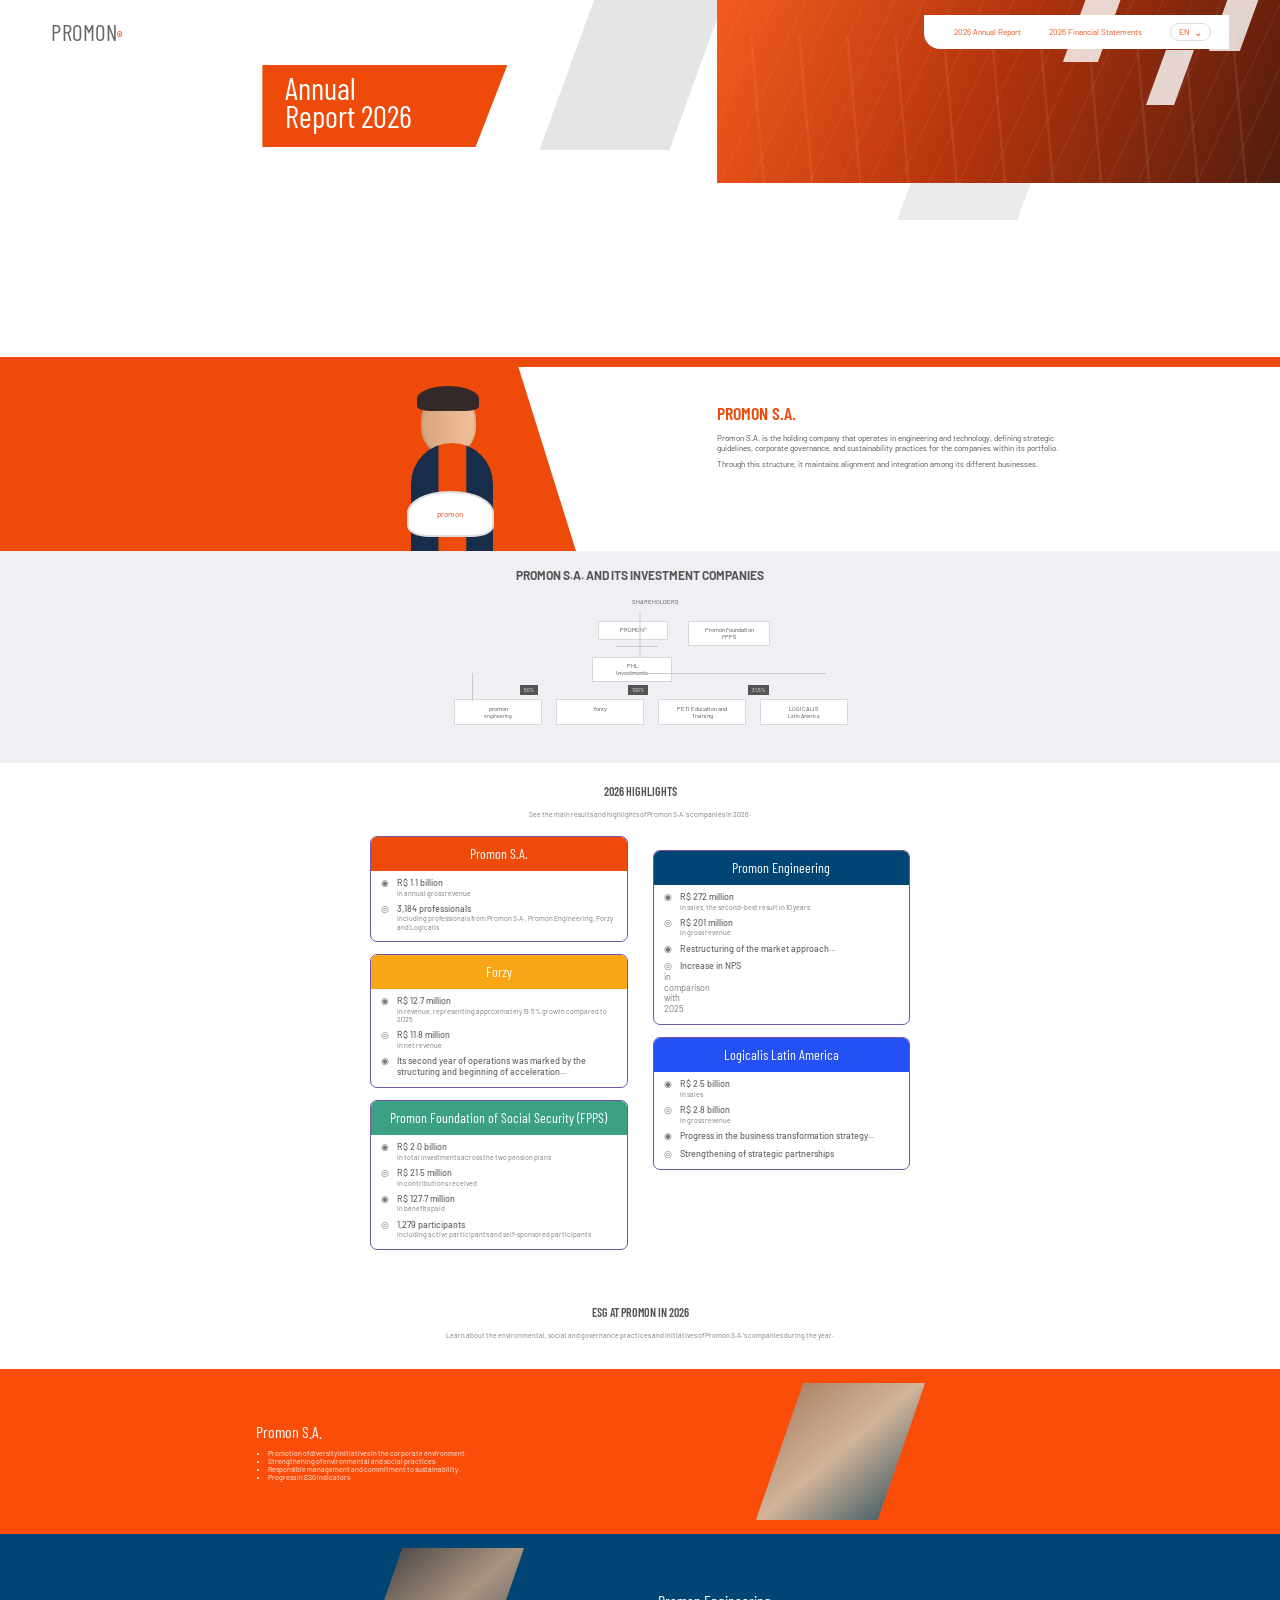
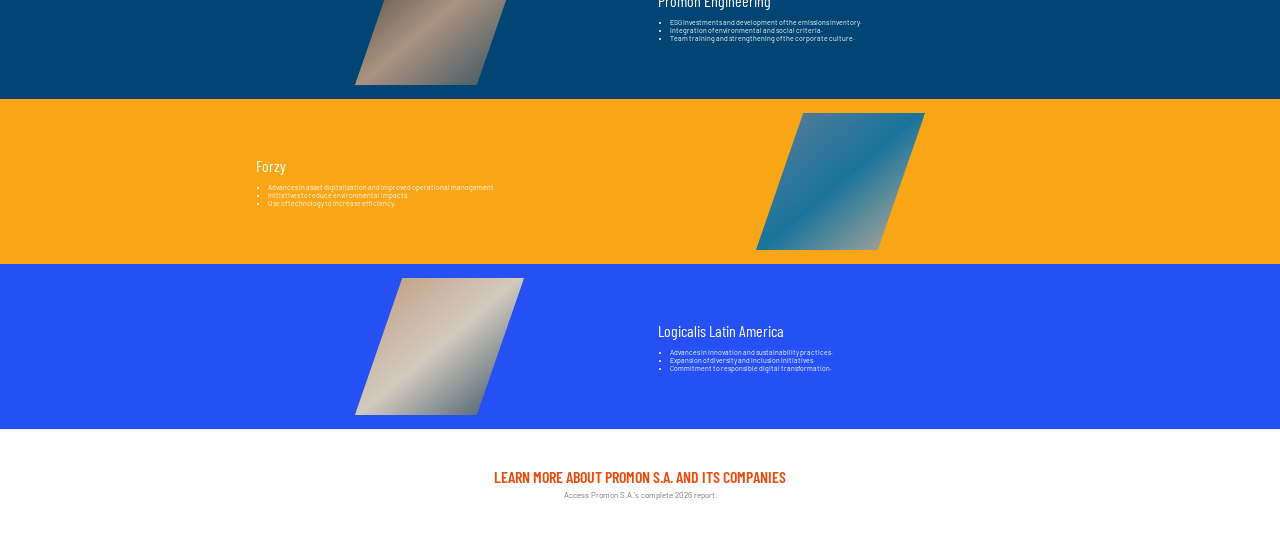
==== en.html @ 0b9efdc1 "up" ====
<!DOCTYPE html>
<html lang="en-US">
<head>
  <meta charset="UTF-8">
  <meta name="viewport" content="width=device-width, initial-scale=1.0">
  <meta name="description" content="2026 Annual Report — Promon S.A.">
  <title>2026 Annual Report | Promon</title>

  <link rel="preconnect" href="https://fonts.googleapis.com">
  <link rel="preconnect" href="https://fonts.gstatic.com" crossorigin>

  <link href="https://fonts.googleapis.com/css2?family=Barlow+Condensed:wght@300;400;500;600;700&family=Barlow:wght@300;400;500;600;700&display=swap" rel="stylesheet">

  <link rel="stylesheet" href="assets/css/style.css">
</head>

<body>

<header class="topbar">

  <a class="brand" href="/en/en.html" aria-label="Promon">
    <span>PROMON</span><b>®</b>
  </a>

  <nav class="nav">

    <a href="#relatorio">
      2026 Annual Report
    </a>

    <a href="#destaques">
      2026 Financial Statements
    </a>

    <!-- Language Dropdown -->
    <div class="language-dropdown">

      <button
        class="language-button"
        type="button"
        aria-haspopup="true"
        aria-expanded="false"
      >
        EN
        <span class="language-arrow">⌄</span>
      </button>

      <div class="language-menu">

        <!-- Current language -->
        <a href="en.html" class="language-option active">
          EN
        </a>

        <!-- Portuguese version -->
        <a href="index.html" class="language-option">
          PT
        </a>

      </div>

    </div>

  </nav>

  <button
    class="menu-toggle"
    aria-label="Open menu"
  >
    <span></span>
    <span></span>
    <span></span>
  </button>

</header>

<main id="relatorio">

  <!-- HERO -->

  <section class="hero">

    <div class="hero-gray hero-gray-1"></div>
    <div class="hero-gray hero-gray-2"></div>

    <div class="hero-copy">
      <h1>Annual<br>Report 2026</h1>
    </div>

    <div
      class="hero-photo"
      role="img"
      aria-label="Urban infrastructure image"
    >
      <div class="city-lines"></div>

      <div class="hero-slash slash-a"></div>
      <div class="hero-slash slash-b"></div>
      <div class="hero-slash slash-c"></div>
    </div>

    <div class="hero-bottom"></div>

  </section>


  <!-- ABOUT PROMON -->

  <section class="about">

    <div class="about-orange"></div>

    <div class="person person-about">

      <div class="person-head"></div>
      <div class="person-body"></div>

      <div class="helmet">
        promon
      </div>

    </div>

    <div class="about-copy">

      <h2>PROMON S.A.</h2>

      <p>
        Promon S.A. is the holding company that operates in engineering
        and technology, defining strategic guidelines, corporate governance,
        and sustainability practices for the companies within its portfolio.
      </p>

      <p>
        Through this structure, it maintains alignment and integration
        among its different businesses.
      </p>

    </div>

  </section>


  <!-- INVESTMENT COMPANIES -->

  <section class="investments">

    <h2>
      PROMON S.A. AND ITS INVESTMENT COMPANIES
    </h2>

    <div class="org-chart">

      <div class="org-node top">
        SHAREHOLDERS
      </div>

      <div class="org-node promon">
        PROMON<span>®</span>
      </div>

      <div class="org-node fpps">
        Promon Foundation<br>
        FPPS
      </div>

      <div class="org-node phl">
        PHL<br>
        Investments
      </div>

      <div class="org-node company c1">
        promon<br>
        <small>engineering</small>
      </div>

      <div class="org-node company c2">
        forzy
      </div>

      <div class="org-node company c3">
        PETI Education and<br>
        Training
      </div>

      <div class="org-node company c4">
        LOGICALIS<br>
        <small>Latin America</small>
      </div>

      <div class="share s1">
        50%
      </div>

      <div class="share s2">
        100%
      </div>

      <div class="share s3">
        31.5%
      </div>

      <i class="line l1"></i>
      <i class="line l2"></i>
      <i class="line l3"></i>
      <i class="line l4"></i>

    </div>

  </section>


  <!-- 2026 HIGHLIGHTS -->

  <section class="highlights" id="destaques">

    <div class="section-heading">

      <h2>
        2026 HIGHLIGHTS
      </h2>

      <p>
        See the main results and highlights of Promon S.A.'s companies in 2026.
      </p>

    </div>


    <div class="cards-grid">


      <!-- LEFT COLUMN -->

      <div class="card-column">

        <!-- PROMON S.A. -->

        <article class="metric-card orange">

          <h3>
            Promon S.A.
          </h3>

          <div class="metric">
            ◉
            <strong>R$ 1.1 billion</strong>
            <small>
              in annual gross revenue
            </small>
          </div>

          <div class="metric">
            ◎
            <strong>3,184 professionals</strong>
            <small>
              including professionals from Promon S.A.,
              Promon Engineering, Forzy and Logicalis
            </small>
          </div>

        </article>


        <!-- FORZY -->

        <article class="metric-card yellow">

          <h3>
            Forzy
          </h3>

          <div class="metric">
            ◉
            <strong>R$ 12.7 million</strong>
            <small>
              in revenue, representing approximately
              19.5% growth compared to 2025
            </small>
          </div>

          <div class="metric">
            ◎
            <strong>R$ 11.8 million</strong>
            <small>
              in net revenue
            </small>
          </div>

          <div class="metric">
            ◉
            <strong>
              Its second year of operations was marked
              by the structuring and beginning of acceleration...
            </strong>
          </div>

        </article>


        <!-- FPPS -->

        <article class="metric-card green">

          <h3>
            Promon Foundation of Social Security (FPPS)
          </h3>

          <div class="metric">
            ◉
            <strong>R$ 2.0 billion</strong>
            <small>
              in total investments across the two
              pension plans
            </small>
          </div>

          <div class="metric">
            ◎
            <strong>R$ 21.5 million</strong>
            <small>
              in contributions received
            </small>
          </div>

          <div class="metric">
            ◉
            <strong>R$ 127.7 million</strong>
            <small>
              in benefits paid
            </small>
          </div>

          <div class="metric">
            ◎
            <strong>1,279 participants</strong>
            <small>
              including active participants and
              self-sponsored participants
            </small>
          </div>

        </article>

      </div>


      <!-- RIGHT COLUMN -->

      <div class="card-column right">

        <!-- PROMON ENGINEERING -->

        <article class="metric-card navy">

          <h3>
            Promon Engineering
          </h3>

          <div class="metric">
            ◉
            <strong>R$ 272 million</strong>
            <small>
              in sales, the second-best result
              in 10 years
            </small>
          </div>

          <div class="metric">
            ◎
            <strong>R$ 201 million</strong>
            <small>
              in gross revenue
            </small>
          </div>

          <div class="metric">
            ◉
            <strong>
              Restructuring of the market approach...
            </strong>
          </div>

          <div class="metric">
            ◎
            <strong>Increase in NPS</strong>
            in comparison with 2025
          </div>

        </article>


        <!-- LOGICALIS -->

        <article class="metric-card blue">

          <h3>
            Logicalis Latin America
          </h3>

          <div class="metric">
            ◉
            <strong>R$ 2.5 billion</strong>
            <small>
              in sales
            </small>
          </div>

          <div class="metric">
            ◎
            <strong>R$ 2.8 billion</strong>
            <small>
              in gross revenue
            </small>
          </div>

          <div class="metric">
            ◉
            <strong>
              Progress in the business transformation strategy...
            </strong>
          </div>

          <div class="metric">
            ◎
            <strong>
              Strengthening of strategic partnerships
            </strong>
          </div>

        </article>

      </div>

    </div>

  </section>


  <!-- ESG -->

  <section class="esg">

    <div class="section-heading">

      <h2>
        ESG AT PROMON IN 2026
      </h2>

      <p>
        Learn about the environmental, social and governance practices
        and initiatives of Promon S.A.'s companies during the year.
      </p>

    </div>


    <!-- PROMON S.A. -->

    <article class="esg-band orange-band">

      <div class="band-copy">

        <h3>
          Promon S.A.
        </h3>

        <ul>

          <li>
            Promotion of diversity initiatives in the corporate environment.
          </li>

          <li>
            Strengthening of environmental and social practices.
          </li>

          <li>
            Responsible management and commitment to sustainability.
          </li>

          <li>
            Progress in ESG indicators.
          </li>

        </ul>

      </div>

      <div
        class="image-placeholder photo-woman"
        aria-label="Illustrative image"
      ></div>

    </article>


    <!-- PROMON ENGINEERING -->

    <article class="esg-band dark-band">

      <div
        class="image-placeholder photo-team"
        aria-label="Illustrative image"
      ></div>

      <div class="band-copy">

        <h3>
          Promon Engineering
        </h3>

        <ul>

          <li>
            ESG investments and development of the emissions inventory.
          </li>

          <li>
            Integration of environmental and social criteria.
          </li>

          <li>
            Team training and strengthening of the corporate culture.
          </li>

        </ul>

      </div>

    </article>


    <!-- FORZY -->

    <article class="esg-band yellow-band">

      <div class="band-copy">

        <h3>
          Forzy
        </h3>

        <ul>

          <li>
            Advances in asset digitalization and improved operational management.
          </li>

          <li>
            Initiatives to reduce environmental impacts.
          </li>

          <li>
            Use of technology to increase efficiency.
          </li>

        </ul>

      </div>

      <div
        class="image-placeholder photo-worker"
        aria-label="Illustrative image"
      ></div>

    </article>


    <!-- LOGICALIS -->

    <article class="esg-band blue-band">

      <div
        class="image-placeholder photo-business"
        aria-label="Illustrative image"
      ></div>

      <div class="band-copy">

        <h3>
          Logicalis Latin America
        </h3>

        <ul>

          <li>
            Advances in innovation and sustainability practices.
          </li>

          <li>
            Expansion of diversity and inclusion initiatives.
          </li>

          <li>
            Commitment to responsible digital transformation.
          </li>

        </ul>

      </div>

    </article>

  </section>


  <!-- CTA -->

  <section class="cta">

    <h2>
      LEARN MORE ABOUT PROMON S.A. AND ITS COMPANIES
    </h2>

    <p>
      Access Promon S.A.'s complete 2026 report.
    </p>

  </section>

</main>


<script src="assets/js/script.js"></script>

</body>
</html>
---- assets/css/style.css ----
*{box-sizing:border-box;margin:0;padding:0}
:root{
  --orange:#ee4b0b;
  --orange2:#f4510b;
  --blue:#004574;
  --deep:#003e68;
  --royal:#2450f4;
  --yellow:#f8a516;
  --purple:#7356a7;
  --green:#3ca184;
  --gray:#f0f0f4;
  --text:#4b4b4b;
}
html{scroll-behavior:smooth}
body{font-family:"Barlow",Arial,sans-serif;color:var(--text);overflow-x:hidden;background:#fff}
.topbar{height:64px;position:absolute;z-index:20;top:0;left:0;width:100%;display:flex;align-items:center;padding:0 4%;justify-content:space-between}
.brand{font-family:"Barlow Condensed",sans-serif;text-decoration:none;color:#676767;font-size:23px;letter-spacing:.5px}
.brand b{color:var(--orange);font-size:12px}
.nav{display:flex;align-items:center;gap:28px;background:#fff;border-radius:0 0 0 16px;padding:8px 18px 8px 30px;margin-left:auto;font-size:8px}
.nav a{color:var(--orange);text-decoration:none}.pill{border:1px solid #ddd;border-radius:10px;padding:3px 7px;color:var(--orange)}
.menu-toggle{display:none;border:0;background:none}.menu-toggle span{display:block;width:24px;height:2px;background:#555;margin:5px}

.hero{height:367px;position:relative;overflow:hidden;background:#fff}
.hero-copy{position:absolute;z-index:5;left:20.5%;top:65px;width:245px;height:82px;background:var(--orange);color:#fff;padding:9px 23px;clip-path:polygon(0 0,100% 0,87% 100%,0 100%)}
.hero-copy h1{font-family:"Barlow Condensed",sans-serif;font-size:31px;font-weight:400;line-height:.91}
.hero-photo{position:absolute;right:0;top:0;width:44%;height:183px;background:linear-gradient(125deg,#f2692d 0,#b32f0d 48%,#5b200f 100%);overflow:hidden}
.hero-photo:after{content:"";position:absolute;inset:0;background:linear-gradient(90deg,rgba(241,76,14,.48),rgba(50,20,10,.25)),repeating-linear-gradient(115deg,transparent 0 25px,rgba(255,255,255,.08) 26px 27px)}
.city-lines{position:absolute;inset:35px 0 0;background:repeating-linear-gradient(85deg,transparent 0 45px,rgba(255,255,255,.11) 46px 48px)}
.hero-slash{position:absolute;background:rgba(255,255,255,.8);transform:skew(-20deg);z-index:3}
.slash-a{width:35px;height:72px;right:30%;top:-10px}.slash-b{width:28px;height:55px;right:17%;top:50px}.slash-c{width:31px;height:67px;right:5%;top:-16px}
.hero-gray{position:absolute;background:#e5e5e7;transform:skew(-20deg)}.hero-gray-1{width:130px;height:190px;right:45%;top:-40px}.hero-gray-2{width:120px;height:180px;right:18%;top:40px;opacity:.75}
.hero-bottom{position:absolute;left:0;bottom:0;width:100%;height:10px;background:var(--orange)}

.about{height:184px;position:relative;overflow:hidden;background:#fff}
.about-orange{position:absolute;left:0;top:0;width:45%;height:100%;background:var(--orange);clip-path:polygon(0 0,90% 0,100% 100%,0 100%)}
.about-copy{position:absolute;left:56%;top:35px;width:28%;font-size:8px;line-height:1.28}
.about-copy h2,.section-heading h2{font-family:"Barlow Condensed",sans-serif;color:var(--orange);font-size:18px;font-weight:600;margin-bottom:8px}
.about-copy p+p{margin-top:5px}
.person{position:absolute;z-index:4}.person-about{left:31%;bottom:0;width:105px;height:178px}
.person-head{position:absolute;width:55px;height:64px;border-radius:48% 48% 44% 44%;background:linear-gradient(90deg,#d7a57d,#f2c09a);left:24px;top:18px;box-shadow:inset 0 0 0 2px rgba(0,0,0,.08)}
.person-head:before{content:"";position:absolute;width:62px;height:25px;left:-4px;top:-5px;border-radius:50% 50% 20% 20%;background:#352a2a}
.person-body{position:absolute;left:14px;bottom:0;width:82px;height:108px;border-radius:45px 45px 0 0;background:linear-gradient(90deg,#182d49 0 33%,#ee4b0b 34% 67%,#182d49 68%)}
.helmet{position:absolute;z-index:5;left:10px;bottom:14px;width:87px;height:46px;border-radius:48% 48% 25% 25%;background:#fff;border:2px solid #ddd;text-align:center;padding-top:16px;font-size:8px;color:#e44b20}

.investments{height:212px;background:#f0f0f4;padding:17px 8%;position:relative;overflow:hidden}
.investments h2,.section-heading h2{font-size:12px;text-align:center;color:#555;margin-bottom:12px}
.org-chart{height:160px;position:relative;max-width:600px;margin:auto;font-size:6px}
.org-node{position:absolute;background:#fff;border:1px solid #d8d8dc;text-align:center;padding:5px;min-width:66px;line-height:1.1}
.org-node.top{top:0;left:47%;border:0;background:none;color:#555}
.org-node.promon{top:27px;left:43%;width:70px}
.org-node.fpps{top:27px;left:58%;width:82px}
.org-node.phl{top:63px;left:42%;width:80px}
.org-node.company{top:105px;width:88px;height:26px;padding:6px 2px}.c1{left:19%}.c2{left:36%}.c3{left:53%}.c4{left:70%}
.org-node span{color:var(--orange)}.org-node small{font-size:5px}
.line{position:absolute;height:1px;background:#c9c9cc;transform-origin:left center}.l1{left:50%;top:18px;width:45px;transform:rotate(90deg)}.l2{left:46%;top:52px;width:42px}.l3{left:46%;top:79px;width:210px}.l4{left:22%;top:79px;width:1px;height:28px}
.share{position:absolute;background:#555;color:#fff;font-size:5px;padding:2px 4px;top:91px}.s1{left:30%}.s2{left:48%}.s3{left:68%}

.highlights{padding:21px 15% 35px;background:#fff}
.section-heading{text-align:center}.section-heading p{font-size:7px;color:#777;margin-bottom:18px}
.cards-grid{display:grid;grid-template-columns:1fr 1fr;gap:25px;max-width:540px;margin:auto;align-items:start}
.card-column{display:flex;flex-direction:column;gap:12px}.card-column.right{padding-top:14px}
.metric-card{border:1px solid var(--purple);border-radius:7px;overflow:hidden;background:#fff}
.metric-card h3{font-family:"Barlow Condensed",sans-serif;color:#fff;text-align:center;font-weight:400;font-size:14px;line-height:1;padding:10px 8px;background:var(--orange)}
.metric-card.yellow h3{background:var(--yellow)}.metric-card.green h3{background:var(--green)}
.metric-card.navy h3{background:var(--blue)}.metric-card.blue h3{background:var(--royal)}
.metric{display:grid;grid-template-columns:16px 1fr;padding:7px 10px 0;font-size:9px;color:#777;line-height:1.18}
.metric strong{font-weight:500;color:#666}.metric small{grid-column:2;font-size:7px;color:#777}.metric:last-child{padding-bottom:10px}

.esg{background:#fff}.esg>.section-heading{padding:20px 5% 12px}.esg-band{min-height:165px;display:grid;grid-template-columns:1fr 1fr;align-items:center;padding:0 20%;gap:35px;color:#fff;overflow:hidden}
.orange-band{background:#fa4d09}.dark-band{background:#004574}.yellow-band{background:#f8a516}.blue-band{background:#2450f4}
.band-copy h3{font-family:"Barlow Condensed",sans-serif;font-size:16px;font-weight:400;margin-bottom:8px}.band-copy ul{padding-left:12px;font-size:7px;line-height:1.15;max-width:270px}
.image-placeholder{width:145px;height:137px;justify-self:center;transform:skew(-10deg);background:linear-gradient(135deg,#9a6a49,#e7c4a4 50%,#456c7c);clip-path:polygon(16% 0,100% 0,84% 100%,0 100%);position:relative}
.image-placeholder:after{content:"";position:absolute;inset:0;background:linear-gradient(135deg,rgba(255,255,255,.12),rgba(0,0,0,.2))}
.photo-team{background:linear-gradient(135deg,#252525,#b99d86,#4e6d7c)}.photo-worker{background:linear-gradient(135deg,#416a87,#0b77a7,#d8d0bc)}.photo-business{background:linear-gradient(135deg,#b88f72,#e8dfd0,#5b788b)}

.cta{text-align:center;padding:38px 20px 48px}.cta h2{font-family:"Barlow Condensed",sans-serif;color:var(--orange);font-size:16px;font-weight:600}.cta p{font-size:8px;margin-top:4px;color:#777}

@media(max-width:900px){
  .nav{gap:12px}.hero-copy{left:14%;}.about-copy{left:58%;width:34%}.person-about{left:28%}.highlights{padding-left:8%;padding-right:8%}.esg-band{padding:0 10%}
}
@media(max-width:700px){
  .topbar{height:55px}.nav{display:none}.menu-toggle{display:block}.hero{height:310px}.hero-photo{width:48%;height:155px}.hero-copy{left:9%;top:70px;width:210px;height:72px}.hero-copy h1{font-size:27px}
  .about{height:270px}.about-orange{width:100%;height:55%;clip-path:polygon(0 0,100% 0,92% 100%,0 100%)}.person-about{left:50%;transform:translateX(-50%);height:175px}.about-copy{left:9%;top:190px;width:82%;text-align:left}
  .investments{height:280px;padding-left:4%;padding-right:4%}.org-chart{transform:scale(.88);transform-origin:top center}
  .cards-grid{grid-template-columns:1fr;max-width:340px}.card-column.right{padding-top:0}
  .esg-band{min-height:250px;grid-template-columns:1fr;padding:30px 12%;gap:18px}.esg-band:nth-of-type(even) .image-placeholder{order:-1}
}
@media(max-width:420px){
  .hero-copy{left:7%;width:190px}.hero-copy h1{font-size:24px}.hero-photo{width:52%}.investments{height:300px}.org-chart{transform:scale(.75)}.highlights{padding-left:7%;padding-right:7%}.esg-band{padding-left:9%;padding-right:9%}.image-placeholder{width:130px;height:120px}
}

/* =========================
   LANGUAGE DROPDOWN
========================= */

.language-dropdown {
  position: relative;
  display: inline-block;
}

.language-button {
  display: flex;
  align-items: center;
  gap: 5px;

  border: 1px solid #ddd;
  border-radius: 10px;

  background: #fff;
  color: var(--orange);

  padding: 3px 8px;

  font-family: "Barlow", Arial, sans-serif;
  font-size: 8px;

  cursor: pointer;

  transition: all 0.2s ease;
}

.language-button:hover {
  border-color: var(--orange);
}

.language-arrow {
  font-size: 10px;
  line-height: 1;
  transition: transform 0.2s ease;
}

/* MENU */

.language-menu {
  position: absolute;

  top: calc(100% + 6px);
  right: 0;

  min-width: 55px;

  background: #fff;

  border: 1px solid #e5e5e5;
  border-radius: 6px;

  padding: 4px 0;

  box-shadow: 0 5px 15px rgba(0, 0, 0, 0.08);

  opacity: 0;
  visibility: hidden;

  transform: translateY(-5px);

  transition:
    opacity 0.2s ease,
    transform 0.2s ease,
    visibility 0.2s ease;

  z-index: 100;
}

/* ABERTO */

.language-dropdown.open .language-menu {
  opacity: 1;
  visibility: visible;
  transform: translateY(0);
}

.language-dropdown.open .language-arrow {
  transform: rotate(180deg);
}

/* OPÇÕES */

.language-option {
  display: block;

  padding: 6px 10px;

  color: #666;
  text-decoration: none;

  font-family: "Barlow", Arial, sans-serif;
  font-size: 8px;

  transition: all 0.2s ease;
}

.language-option:hover {
  background: #f5f5f5;
  color: var(--orange);
}

.language-option.active {
  color: var(--orange);
  font-weight: 600;
}
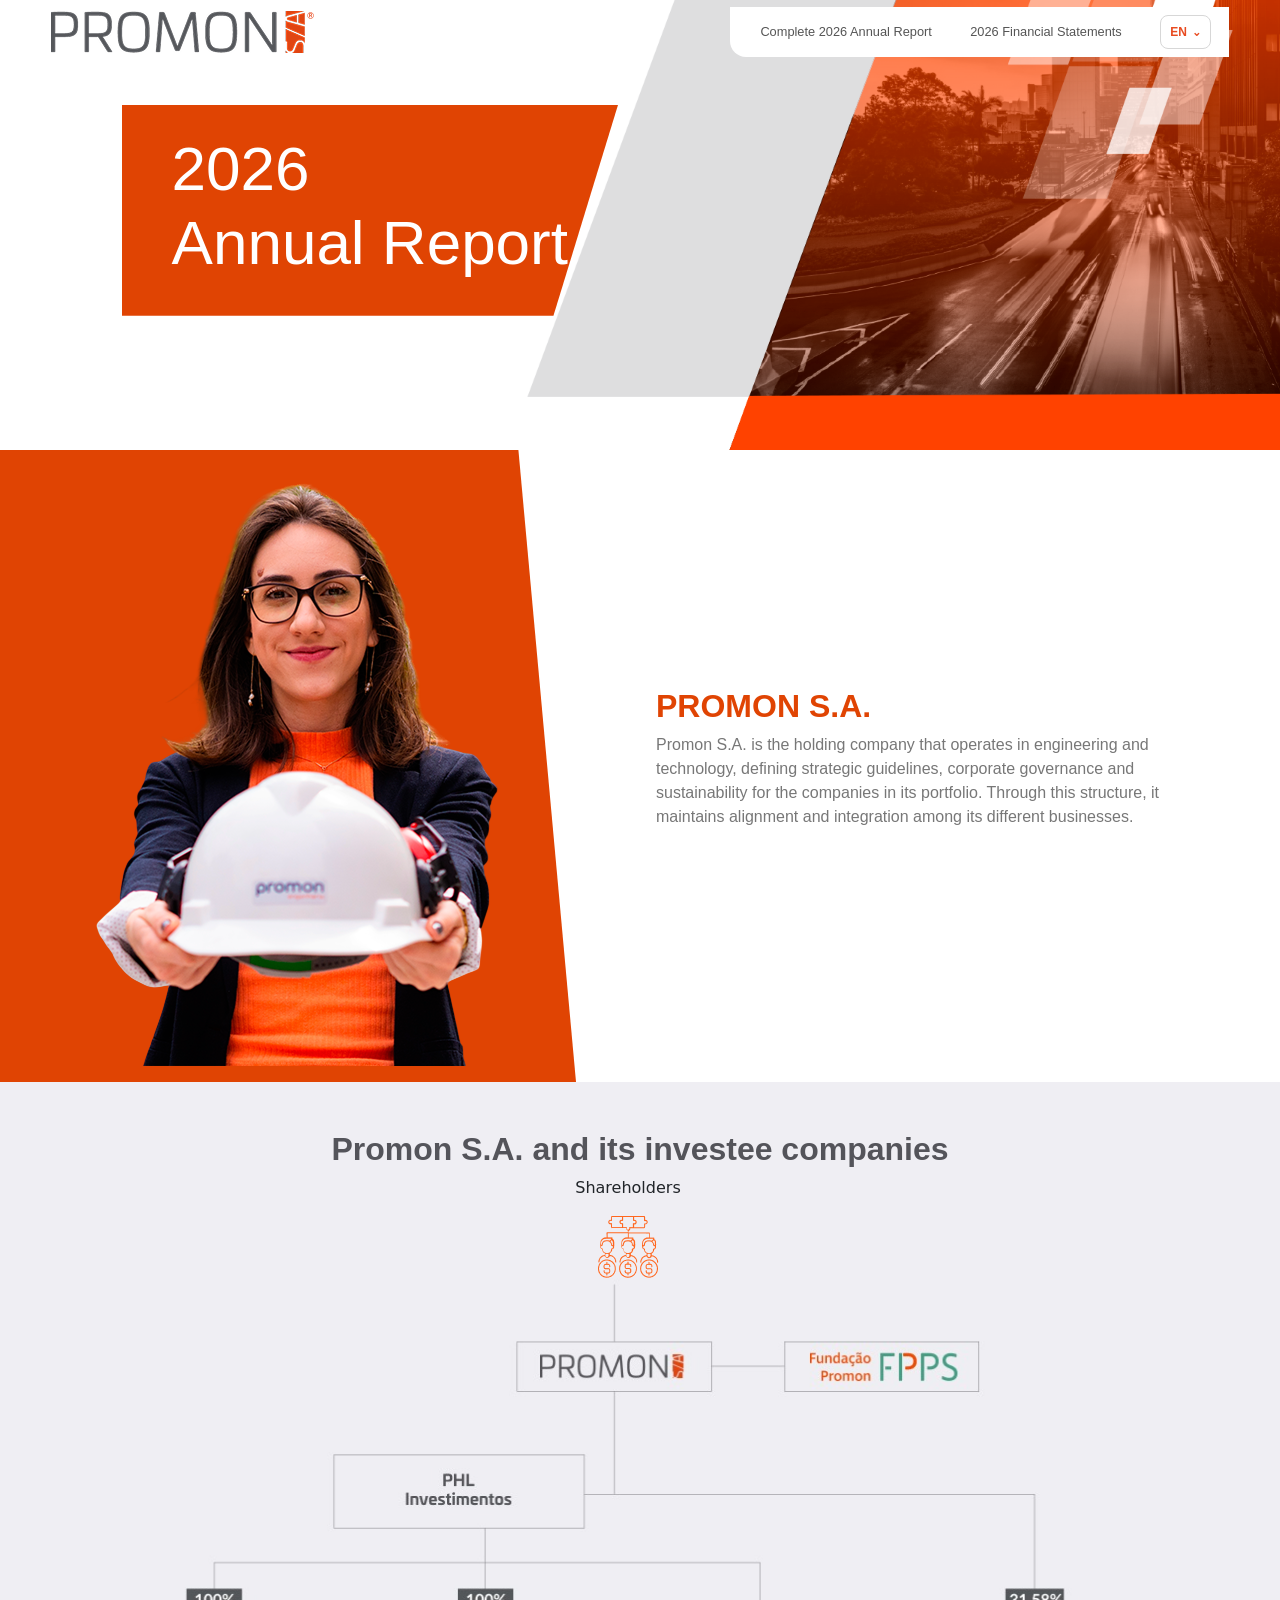
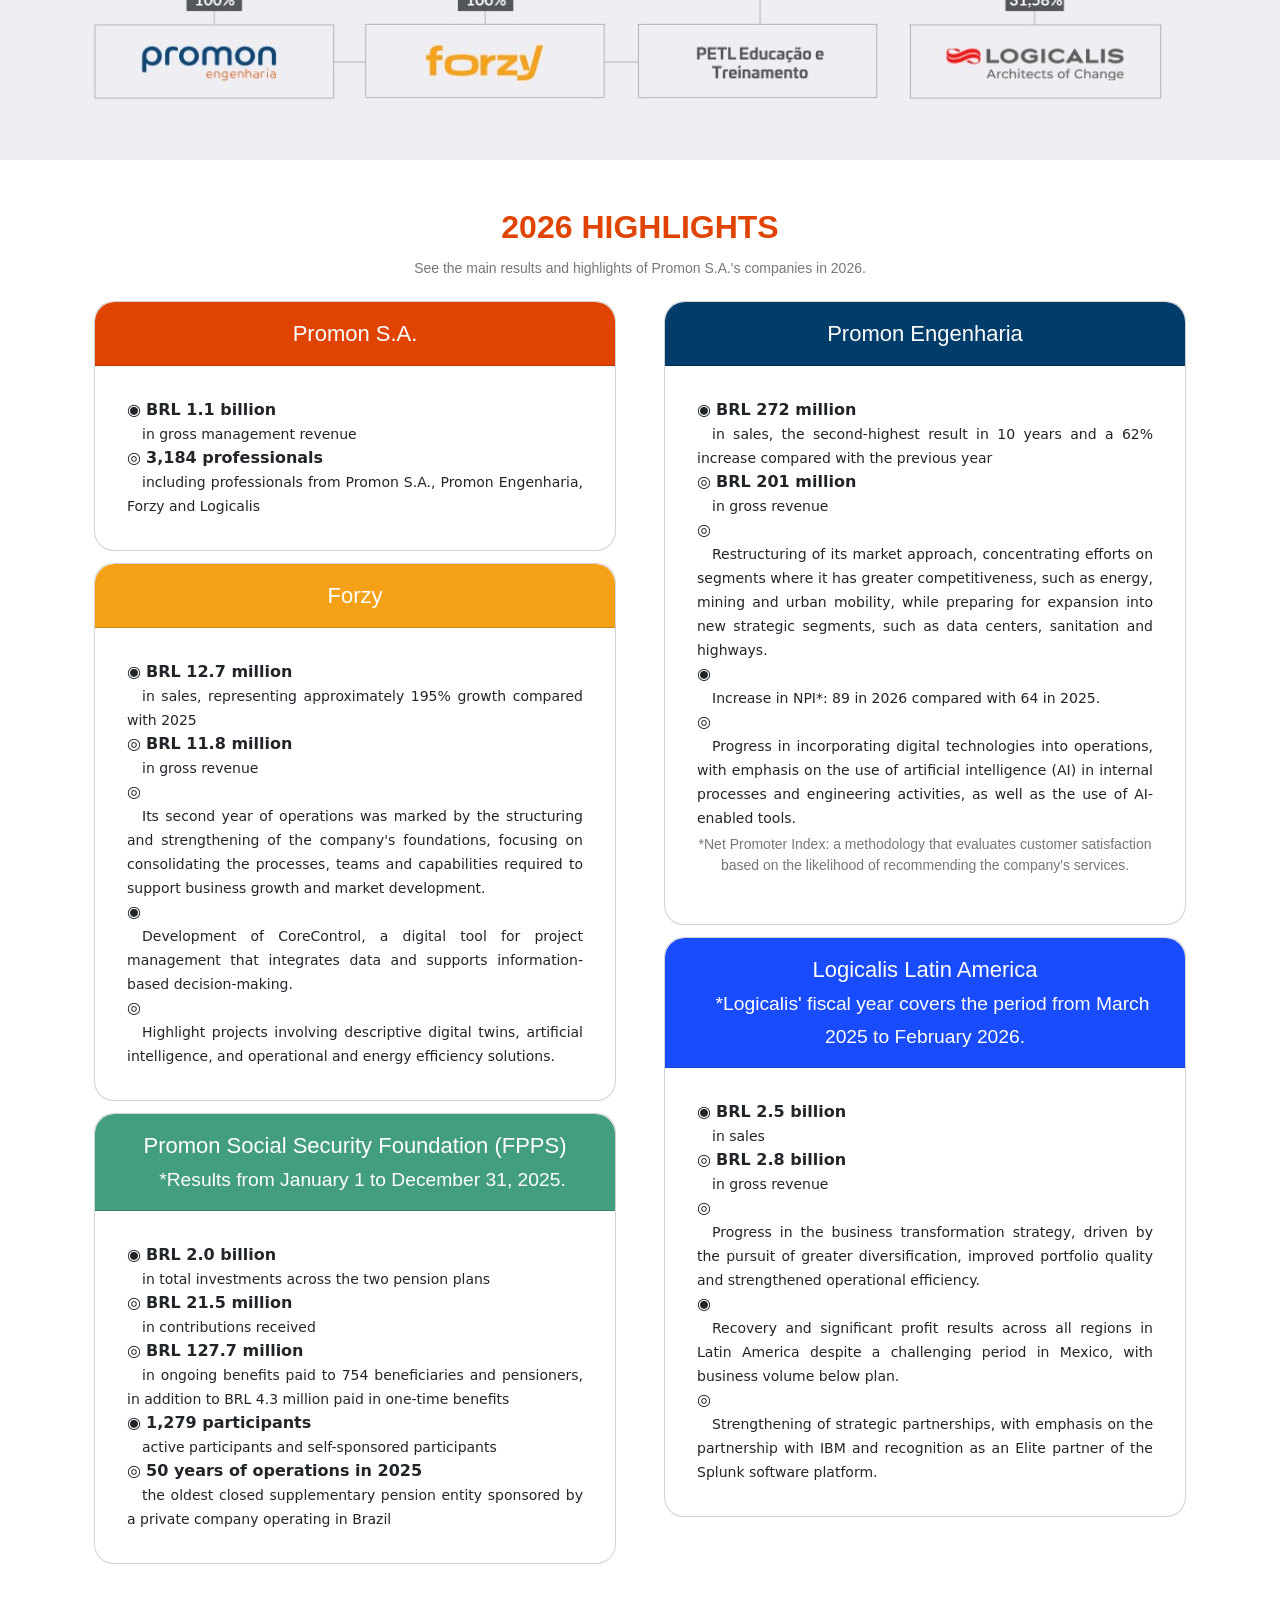
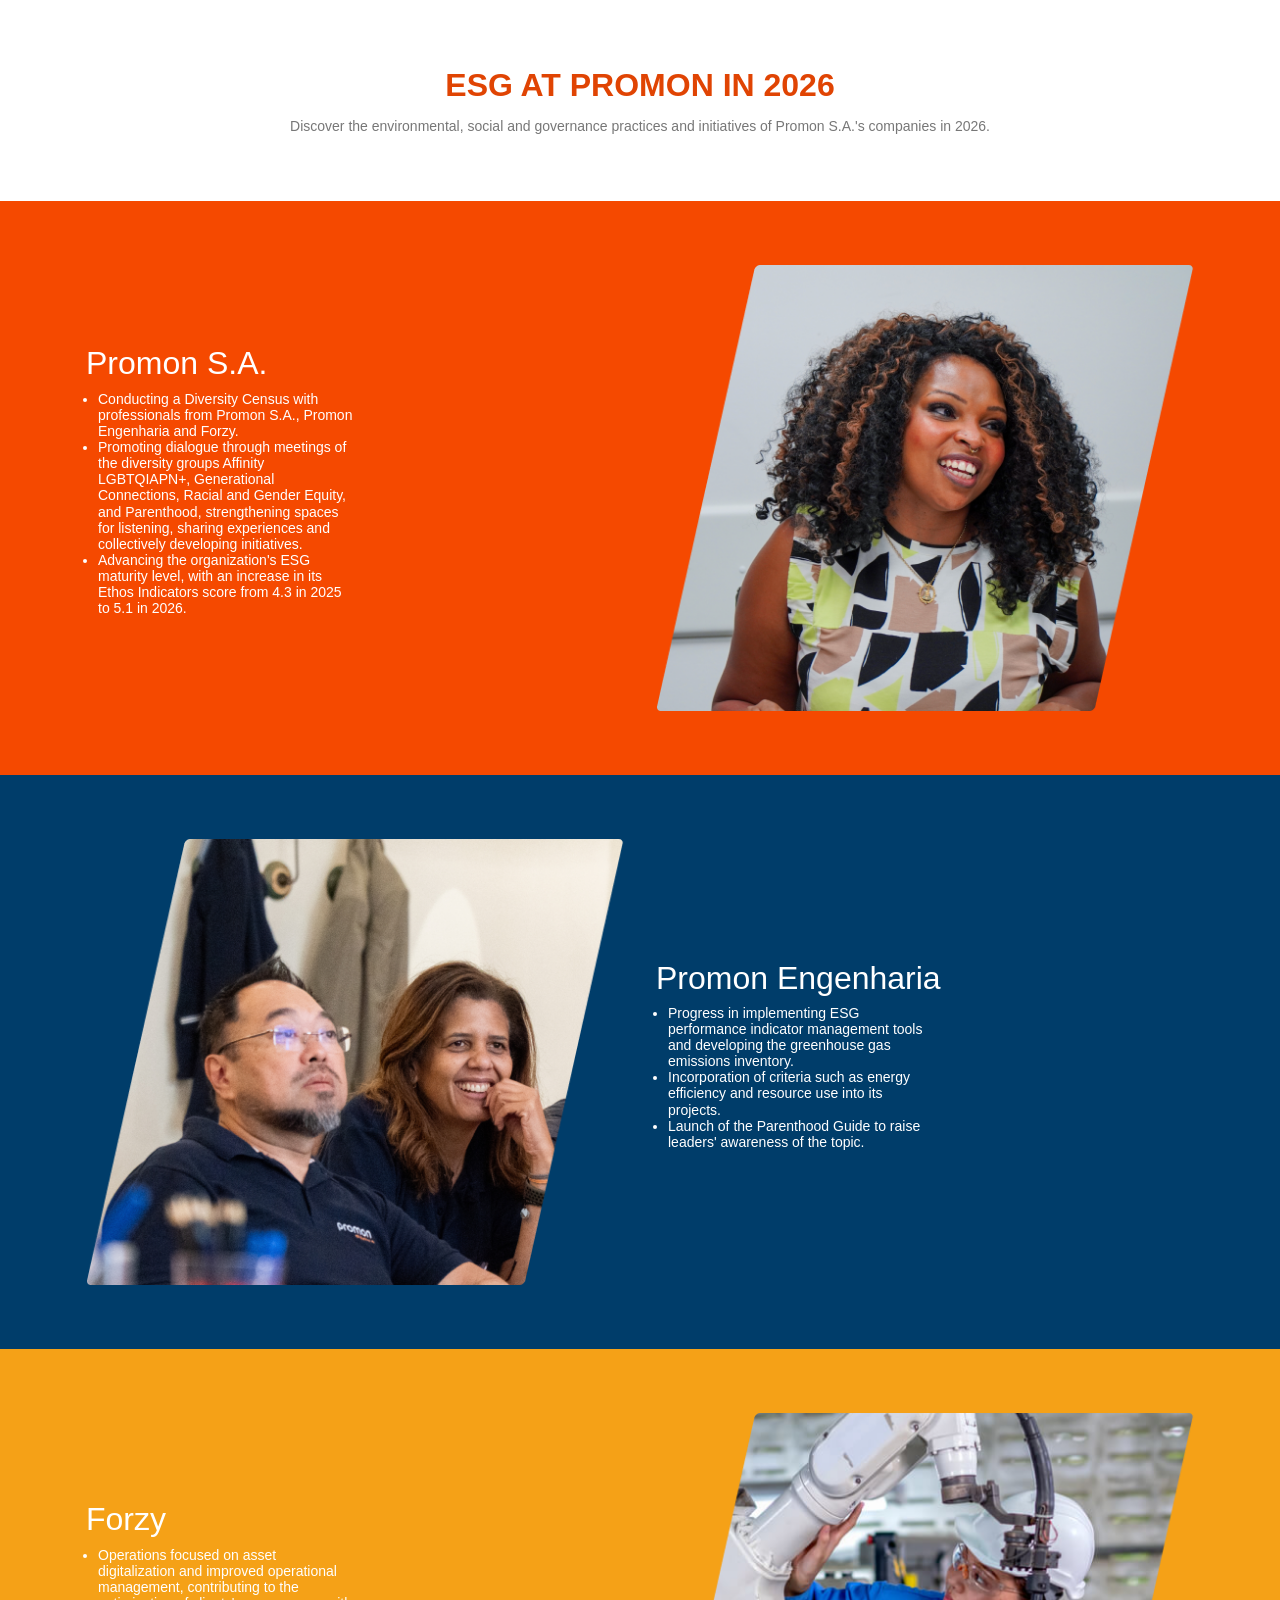
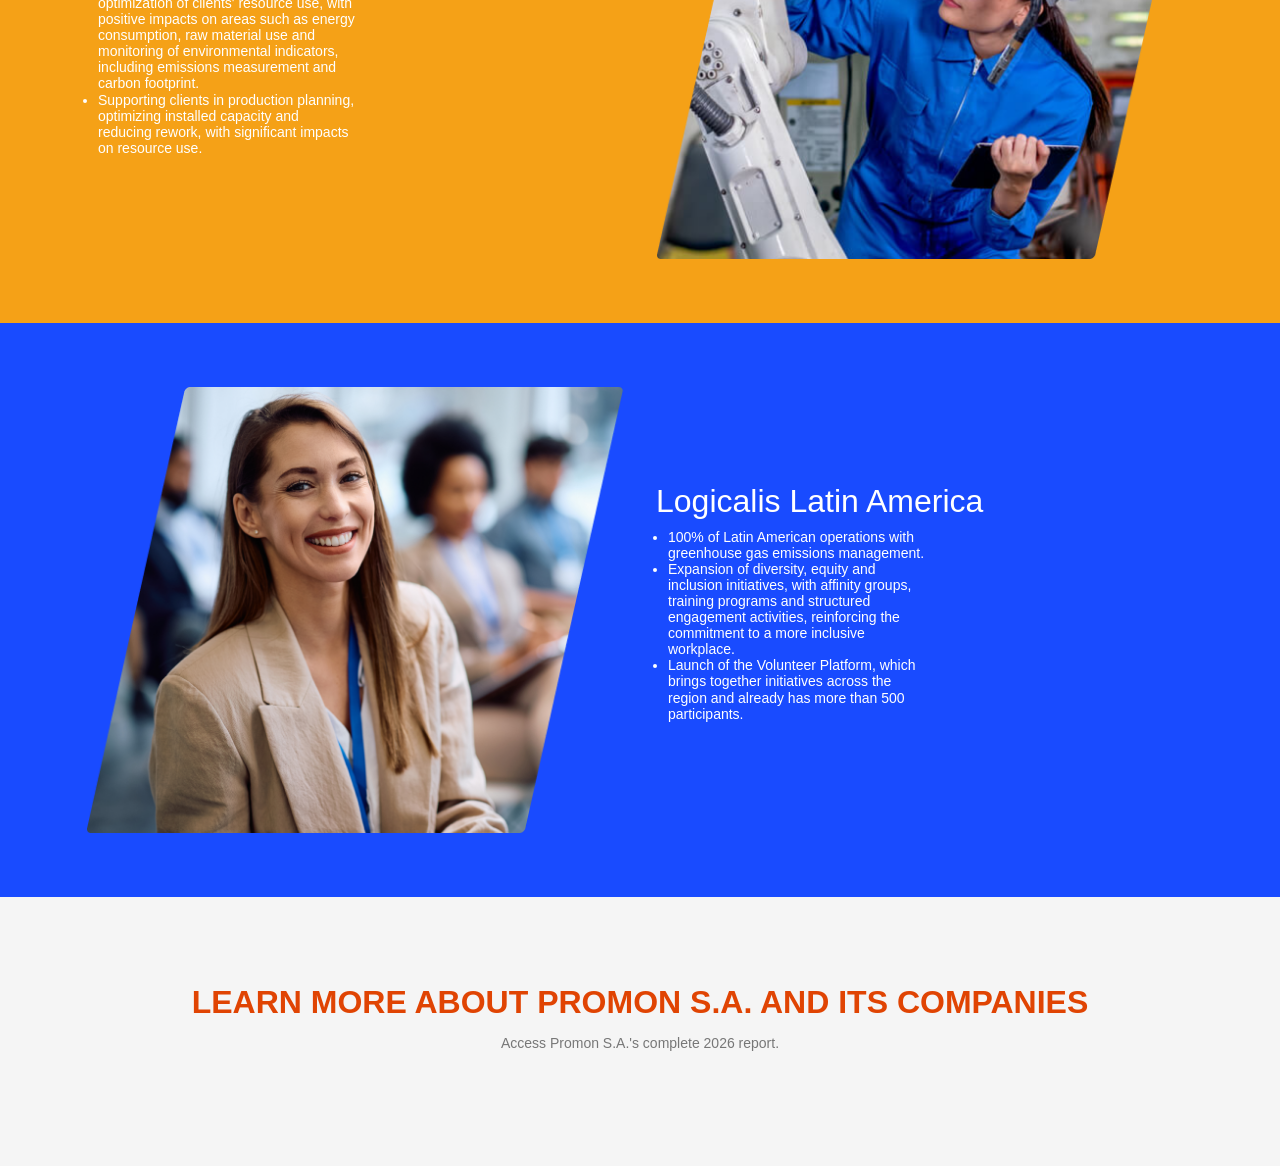
==== commit 83eb5a18: "up nova versao" ====
--- a/en.html
+++ b/en.html
@@ -1,434 +1,624 @@
 <!DOCTYPE html>
-<html lang="en-US">
+<html lang="en">
 <head>
   <meta charset="UTF-8">
   <meta name="viewport" content="width=device-width, initial-scale=1.0">
-  <meta name="description" content="2026 Annual Report — Promon S.A.">
-  <title>2026 Annual Report | Promon</title>
-
-  <link rel="preconnect" href="https://fonts.googleapis.com">
-  <link rel="preconnect" href="https://fonts.gstatic.com" crossorigin>
-
-  <link href="https://fonts.googleapis.com/css2?family=Barlow+Condensed:wght@300;400;500;600;700&family=Barlow:wght@300;400;500;600;700&display=swap" rel="stylesheet">
-
+  <title>2026 Annual Report</title>
+
+  <link href="https://cdn.jsdelivr.net/npm/bootstrap@5.3.8/dist/css/bootstrap.min.css" rel="stylesheet" integrity="sha384-sRIl4kxILFvY47J16cr9ZwB07vP4J8+LH7qKQnuqkuIAvNWLzeN8tE5YBujZqJLB" crossorigin="anonymous">
   <link rel="stylesheet" href="assets/css/style.css">
 </head>
 
 <body>
 
-<header class="topbar">
-
-  <a class="brand" href="/en/en.html" aria-label="Promon">
-    <span>PROMON</span><b>®</b>
-  </a>
-
-  <nav class="nav">
-
-    <a href="#relatorio">
-      2026 Annual Report
+  <header class="topbar">
+    <a class="brand" href="#" aria-label="Promon">
+      <span><img src="assets/img/Logo.png" alt="" srcset=""></span><b>®</b>
     </a>
 
-    <a href="#destaques">
-      2026 Financial Statements
-    </a>
-
-    <!-- Language Dropdown -->
-    <div class="language-dropdown">
-
-      <button
-        class="language-button"
-        type="button"
-        aria-haspopup="true"
-        aria-expanded="false"
-      >
-        EN
-        <span class="language-arrow">⌄</span>
-      </button>
-
-      <div class="language-menu">
-
-        <!-- Current language -->
-        <a href="en.html" class="language-option active">
+    <nav class="nav">
+      <a href="#relatorio">Complete 2026 Annual Report</a>
+      <a href="#destaques">2026 Financial Statements</a>
+
+      <!-- Language Dropdown -->
+      <div class="language-dropdown">
+        <button class="language-button" type="button" aria-haspopup="true" aria-expanded="false">
           EN
-        </a>
-
-        <!-- Portuguese version -->
-        <a href="index.html" class="language-option">
-          PT
-        </a>
-
-      </div>
-
-    </div>
-
-  </nav>
-
-  <button
-    class="menu-toggle"
-    aria-label="Open menu"
-  >
-    <span></span>
-    <span></span>
-    <span></span>
-  </button>
-
-</header>
-
-<main id="relatorio">
-
-  <!-- HERO -->
-
-  <section class="hero">
-
-    <div class="hero-gray hero-gray-1"></div>
-    <div class="hero-gray hero-gray-2"></div>
-
-    <div class="hero-copy">
-      <h1>Annual<br>Report 2026</h1>
-    </div>
-
-    <div
-      class="hero-photo"
-      role="img"
-      aria-label="Urban infrastructure image"
-    >
-      <div class="city-lines"></div>
-
-      <div class="hero-slash slash-a"></div>
-      <div class="hero-slash slash-b"></div>
-      <div class="hero-slash slash-c"></div>
-    </div>
-
-    <div class="hero-bottom"></div>
-
-  </section>
-
-
-  <!-- ABOUT PROMON -->
-
-  <section class="about">
-
+          <span class="language-arrow">⌄</span>
+        </button>
+
+        <div class="language-menu">
+          <a href="#" class="language-option">
+            PT
+          </a>
+
+          <a href="en.html" class="language-option active">
+            EN
+          </a>
+        </div>
+      </div>
+    </nav>
+
+    <button class="menu-toggle" aria-label="Open menu">
+      <span></span><span></span><span></span>
+    </button>
+  </header>
+
+
+  <section id="full" class="container-fluid" style="position: relative;
+    background-image: url(./assets/img/hero.png);
+    background-position: center;
+    background-size: cover;
+    background-repeat: no-repeat;
+    height: 50vh;">
+
+    <div class="row align-items-center">
+      <div class="col">
+        <div class="hero-copy">
+          <h1 class="hero-title">2026<br>Annual Report</h1>
+        </div>
+      </div>
+
+      <div class="col-md-6"></div>
+    </div>
+
+  </section>
+
+
+  <section class="Sobre">
     <div class="about-orange"></div>
 
-    <div class="person person-about">
-
-      <div class="person-head"></div>
-      <div class="person-body"></div>
-
-      <div class="helmet">
-        promon
-      </div>
-
-    </div>
-
-    <div class="about-copy">
-
-      <h2>PROMON S.A.</h2>
-
-      <p>
-        Promon S.A. is the holding company that operates in engineering
-        and technology, defining strategic guidelines, corporate governance,
-        and sustainability practices for the companies within its portfolio.
-      </p>
-
-      <p>
-        Through this structure, it maintains alignment and integration
-        among its different businesses.
-      </p>
-
-    </div>
-
-  </section>
-
-
-  <!-- INVESTMENT COMPANIES -->
-
-  <section class="investments">
-
-    <h2>
-      PROMON S.A. AND ITS INVESTMENT COMPANIES
-    </h2>
-
-    <div class="org-chart">
-
-      <div class="org-node top">
-        SHAREHOLDERS
-      </div>
-
-      <div class="org-node promon">
-        PROMON<span>®</span>
-      </div>
-
-      <div class="org-node fpps">
-        Promon Foundation<br>
-        FPPS
-      </div>
-
-      <div class="org-node phl">
-        PHL<br>
-        Investments
-      </div>
-
-      <div class="org-node company c1">
-        promon<br>
-        <small>engineering</small>
-      </div>
-
-      <div class="org-node company c2">
-        forzy
-      </div>
-
-      <div class="org-node company c3">
-        PETI Education and<br>
-        Training
-      </div>
-
-      <div class="org-node company c4">
-        LOGICALIS<br>
-        <small>Latin America</small>
-      </div>
-
-      <div class="share s1">
-        50%
-      </div>
-
-      <div class="share s2">
-        100%
-      </div>
-
-      <div class="share s3">
-        31.5%
-      </div>
-
-      <i class="line l1"></i>
-      <i class="line l2"></i>
-      <i class="line l3"></i>
-      <i class="line l4"></i>
-
-    </div>
-
-  </section>
-
-
-  <!-- 2026 HIGHLIGHTS -->
+    <div class="container">
+      <div class="row align-items-center">
+
+        <div class="col-md-6 p-3">
+          <img class="img-fluid" src="assets/img/Seção 2.png" alt="" srcset="">
+        </div>
+
+        <div class="col-md-6 p-3">
+          <div class="band-copy">
+            <h2>PROMON S.A.</h2>
+
+            <p>
+              Promon S.A. is the holding company that operates in engineering and technology, defining strategic guidelines, corporate governance and sustainability for the companies in its portfolio. Through this structure, it maintains alignment and integration among its different businesses.
+            </p>
+          </div>
+        </div>
+
+      </div>
+    </div>
+  </section>
+
+
+  <section class="Relatório" id="Relatório" style="position: relative;
+    background-image: url(./assets/img/sessao3.jpg);
+    background-position: end;
+    background-size: cover;
+    background-repeat: no-repeat;
+    height: auto;">
+
+    <div class="container pt-5 pb-5">
+
+      <div class="row">
+        <h2>Promon S.A. and its investee companies</h2>
+      </div>
+
+      <div class="row text-center">
+
+        <div class="row justify-content-center">
+          <div class="col-4">
+            <p>
+              Shareholders
+            </p>
+
+            <img src="assets/img/acionist.png" alt="" srcset="">
+          </div>
+        </div>
+
+        <div class="row justify-content-center">
+          <img src="assets/img/Relatório.jpeg" alt="" srcset="">
+        </div>
+
+      </div>
+    </div>
+  </section>
+
 
   <section class="highlights" id="destaques">
 
-    <div class="section-heading">
-
-      <h2>
-        2026 HIGHLIGHTS
-      </h2>
-
-      <p>
-        See the main results and highlights of Promon S.A.'s companies in 2026.
-      </p>
-
-    </div>
-
-
-    <div class="cards-grid">
-
-
-      <!-- LEFT COLUMN -->
-
-      <div class="card-column">
-
-        <!-- PROMON S.A. -->
-
-        <article class="metric-card orange">
-
-          <h3>
-            Promon S.A.
-          </h3>
-
-          <div class="metric">
-            ◉
-            <strong>R$ 1.1 billion</strong>
-            <small>
-              in annual gross revenue
-            </small>
-          </div>
-
-          <div class="metric">
-            ◎
-            <strong>3,184 professionals</strong>
-            <small>
-              including professionals from Promon S.A.,
-              Promon Engineering, Forzy and Logicalis
-            </small>
-          </div>
-
-        </article>
-
-
-        <!-- FORZY -->
-
-        <article class="metric-card yellow">
-
-          <h3>
-            Forzy
-          </h3>
-
-          <div class="metric">
-            ◉
-            <strong>R$ 12.7 million</strong>
-            <small>
-              in revenue, representing approximately
-              19.5% growth compared to 2025
-            </small>
-          </div>
-
-          <div class="metric">
-            ◎
-            <strong>R$ 11.8 million</strong>
-            <small>
-              in net revenue
-            </small>
-          </div>
-
-          <div class="metric">
-            ◉
-            <strong>
-              Its second year of operations was marked
-              by the structuring and beginning of acceleration...
-            </strong>
-          </div>
-
-        </article>
-
-
-        <!-- FPPS -->
-
-        <article class="metric-card green">
-
-          <h3>
-            Promon Foundation of Social Security (FPPS)
-          </h3>
-
-          <div class="metric">
-            ◉
-            <strong>R$ 2.0 billion</strong>
-            <small>
-              in total investments across the two
-              pension plans
-            </small>
-          </div>
-
-          <div class="metric">
-            ◎
-            <strong>R$ 21.5 million</strong>
-            <small>
-              in contributions received
-            </small>
-          </div>
-
-          <div class="metric">
-            ◉
-            <strong>R$ 127.7 million</strong>
-            <small>
-              in benefits paid
-            </small>
-          </div>
-
-          <div class="metric">
-            ◎
-            <strong>1,279 participants</strong>
-            <small>
-              including active participants and
-              self-sponsored participants
-            </small>
-          </div>
-
-        </article>
-
-      </div>
-
-
-      <!-- RIGHT COLUMN -->
-
-      <div class="card-column right">
-
-        <!-- PROMON ENGINEERING -->
-
-        <article class="metric-card navy">
-
-          <h3>
-            Promon Engineering
-          </h3>
-
-          <div class="metric">
-            ◉
-            <strong>R$ 272 million</strong>
-            <small>
-              in sales, the second-best result
-              in 10 years
-            </small>
-          </div>
-
-          <div class="metric">
-            ◎
-            <strong>R$ 201 million</strong>
-            <small>
-              in gross revenue
-            </small>
-          </div>
-
-          <div class="metric">
-            ◉
-            <strong>
-              Restructuring of the market approach...
-            </strong>
-          </div>
-
-          <div class="metric">
-            ◎
-            <strong>Increase in NPS</strong>
-            in comparison with 2025
-          </div>
-
-        </article>
-
-
-        <!-- LOGICALIS -->
-
-        <article class="metric-card blue">
-
-          <h3>
-            Logicalis Latin America
-          </h3>
-
-          <div class="metric">
-            ◉
-            <strong>R$ 2.5 billion</strong>
-            <small>
-              in sales
-            </small>
-          </div>
-
-          <div class="metric">
-            ◎
-            <strong>R$ 2.8 billion</strong>
-            <small>
-              in gross revenue
-            </small>
-          </div>
-
-          <div class="metric">
-            ◉
-            <strong>
-              Progress in the business transformation strategy...
-            </strong>
-          </div>
-
-          <div class="metric">
-            ◎
-            <strong>
-              Strengthening of strategic partnerships
-            </strong>
-          </div>
-
-        </article>
+    <div class="container pt-5 pb-5">
+
+      <div class="row">
+        <h2>2026 HIGHLIGHTS</h2>
+
+        <p>
+          See the main results and highlights of Promon S.A.'s companies in 2026.
+        </p>
+      </div>
+
+
+      <div class="row">
+
+        <div class="col">
+
+          <!-- Promon S.A. -->
+          <button type="button" class="btn btn-primary" data-bs-toggle="modal" data-bs-target="#PromonS.A.">
+
+            <div class="card">
+
+              <div class="card-header" style="background-color: #E04403; color: white; font-family: Univia Pro,sans-serif; font-size: 22px; font-weight: 400;">
+                Promon S.A.
+              </div>
+
+              <div class="card-body">
+                <div class="card-body">
+
+                  <div class="metric">
+                    ◉
+                    <strong>BRL 1.1 billion</strong>
+                    </br>
+
+                    <small>
+                      in gross management revenue
+                    </small>
+                  </div>
+
+                  <div class="metric">
+                    ◎
+                    <strong>3,184 professionals</strong>
+                    </br>
+
+                    <small>
+                      including professionals from Promon S.A., Promon Engenharia, Forzy and Logicalis
+                    </small>
+                  </div>
+
+                </div>
+              </div>
+
+            </div>
+
+          </button>
+
+
+          <!-- Modal -->
+          <div class="modal fade" id="PromonS.A." tabindex="-1" aria-labelledby="PromonS.A." aria-hidden="true">
+
+            <div class="modal-dialog">
+
+              <div class="modal-content" style="background-color: #E04403; color: #ffff;">
+
+                <div class="modal-header">
+                  <h1 class="modal-title fs-5" id="PromonS.A.">
+                    Promon Engenharia
+                  </h1>
+
+                  <button type="button" class="btn-close" data-bs-dismiss="modal" aria-label="Close"></button>
+                </div>
+
+                <div class="modal-body">
+                  Operates in the engineering and management market, combining technical expertise and a systemic vision to deliver integrated solutions in the infrastructure, energy and industrial sectors. Learn more.
+                </div>
+
+              </div>
+
+            </div>
+          </div>
+
+
+          <!-- Forzy -->
+          <button type="button" class="btn btn-primary" data-bs-toggle="modal" data-bs-target="#Forzy">
+
+            <div class="card">
+
+              <div class="card-header" style="background-color: #F5A117; color: white; font-family: Univia Pro,sans-serif; font-size: 22px; font-weight: 400;">
+                Forzy
+              </div>
+
+              <div class="card-body">
+                <div class="card-body">
+
+                  <div class="metric">
+                    ◉
+                    <strong>BRL 12.7 million</strong>
+                    </br>
+
+                    <small>
+                      in sales, representing approximately 195% growth compared with 2025
+                    </small>
+                  </div>
+
+                  <div class="metric">
+                    ◎
+                    <strong>BRL 11.8 million</strong>
+                    </br>
+
+                    <small>
+                      in gross revenue
+                    </small>
+                  </div>
+
+                  <div class="metric">
+                    ◎
+                    <strong></strong>
+                    </br>
+
+                    <small>
+                      Its second year of operations was marked by the structuring and strengthening of the company's foundations, focusing on consolidating the processes, teams and capabilities required to support business growth and market development.
+                    </small>
+                  </div>
+
+                  <div class="metric">
+                    ◉
+                    <strong></strong>
+                    </br>
+
+                    <small>
+                      Development of CoreControl, a digital tool for project management that integrates data and supports information-based decision-making.
+                    </small>
+                  </div>
+
+                  <div class="metric">
+                    ◎
+                    <strong></strong>
+                    </br>
+
+                    <small>
+                      Highlight projects involving descriptive digital twins, artificial intelligence, and operational and energy efficiency solutions.
+                    </small>
+                  </div>
+
+                </div>
+              </div>
+
+            </div>
+
+          </button>
+
+
+          <!-- Modal -->
+          <div class="modal fade" id="Forzy" tabindex="-1" aria-labelledby="Forzy" aria-hidden="true">
+
+            <div class="modal-dialog">
+
+              <div class="modal-content" style="background-color: #F5A117; color: #000000;">
+
+                <div class="modal-header">
+
+                  <h1 class="modal-title fs-5" id="Forzy">
+                    Forzy
+                  </h1>
+
+                  <button type="button" class="btn-close" data-bs-dismiss="modal" aria-label="Close"></button>
+
+                </div>
+
+                <div class="modal-body">
+                  Operates in asset digitalization and the development of efficiency solutions for the industrial, energy, infrastructure and real estate sectors. Learn more.
+                </div>
+
+              </div>
+
+            </div>
+          </div>
+
+
+          <!-- FPPS -->
+          <button type="button" class="btn btn-primary" data-bs-toggle="modal" data-bs-target="#FPPS">
+
+            <div class="card">
+
+              <div class="card-header" style="background-color: #439D80; color: white; font-family: Univia Pro,sans-serif; font-size: 22px; font-weight: 400;">
+
+                Promon Social Security Foundation (FPPS)
+                </br>
+
+                <small>
+                  *Results from January 1 to December 31, 2025.
+                </small>
+
+              </div>
+
+              <div class="card-body">
+
+                <div class="card-body">
+
+                  <div class="metric">
+                    ◉
+                    <strong>BRL 2.0 billion</strong>
+                    </br>
+
+                    <small>
+                      in total investments across the two pension plans
+                    </small>
+                  </div>
+
+                  <div class="metric">
+                    ◎
+                    <strong>BRL 21.5 million</strong>
+                    </br>
+
+                    <small>
+                      in contributions received
+                    </small>
+                  </div>
+
+                  <div class="metric">
+                    ◎
+                    <strong>BRL 127.7 million</strong>
+                    </br>
+
+                    <small>
+                      in ongoing benefits paid to 754 beneficiaries and pensioners, in addition to BRL 4.3 million paid in one-time benefits
+                    </small>
+                  </div>
+
+                  <div class="metric">
+                    ◉
+                    <strong>1,279 participants</strong>
+                    </br>
+
+                    <small>
+                      active participants and self-sponsored participants
+                    </small>
+                  </div>
+
+                  <div class="metric">
+                    ◎
+                    <strong>50 years of operations in 2025</strong>
+                    </br>
+
+                    <small>
+                      the oldest closed supplementary pension entity sponsored by a private company operating in Brazil
+                    </small>
+                  </div>
+
+                </div>
+              </div>
+
+            </div>
+
+          </button>
+
+
+          <!-- Modal -->
+          <div class="modal fade" id="FPPS" tabindex="-1" aria-labelledby="FPPS" aria-hidden="true">
+
+            <div class="modal-dialog">
+
+              <div class="modal-content" style="background-color: #439D80; color: #ffff;">
+
+                <div class="modal-header">
+
+                  <h1 class="modal-title fs-5" id="FPPS">
+                    Promon Social Security Foundation (FPPS)
+                  </h1>
+
+                  <button type="button" class="btn-close" data-bs-dismiss="modal" aria-label="Close"></button>
+
+                </div>
+
+                <div class="modal-body">
+                  It is the closed supplementary pension entity sponsored by Promon S.A.'s companies for the benefit of their professionals. Learn more.
+                </div>
+
+              </div>
+
+            </div>
+          </div>
+
+        </div>
+
+
+        <div class="col">
+
+          <!-- Promon Engenharia -->
+          <button type="button" class="btn btn-primary" data-bs-toggle="modal" data-bs-target="#PromonEngenharia">
+
+            <div class="card">
+
+              <div class="card-header" style="background-color: #003D6A; color: white; font-family: Univia Pro,sans-serif; font-size: 22px; font-weight: 400;">
+                Promon Engenharia
+              </div>
+
+              <div class="card-body">
+
+                <div class="card-body">
+
+                  <div class="metric">
+                    ◉
+                    <strong>BRL 272 million</strong>
+                    </br>
+
+                    <small>
+                      in sales, the second-highest result in 10 years and a 62% increase compared with the previous year
+                    </small>
+                  </div>
+
+                  <div class="metric">
+                    ◎
+                    <strong>BRL 201 million</strong>
+                    </br>
+
+                    <small>
+                      in gross revenue
+                    </small>
+                  </div>
+
+                  <div class="metric">
+                    ◎
+                    <strong></strong>
+                    </br>
+
+                    <small>
+                      Restructuring of its market approach, concentrating efforts on segments where it has greater competitiveness, such as energy, mining and urban mobility, while preparing for expansion into new strategic segments, such as data centers, sanitation and highways.
+                    </small>
+                  </div>
+
+                  <div class="metric">
+                    ◉
+                    <strong></strong>
+                    </br>
+
+                    <small>
+                      Increase in NPI*: 89 in 2026 compared with 64 in 2025.
+                    </small>
+                  </div>
+
+                  <div class="metric">
+                    ◎
+                    <strong></strong>
+                    </br>
+
+                    <small>
+                      Progress in incorporating digital technologies into operations, with emphasis on the use of artificial intelligence (AI) in internal processes and engineering activities, as well as the use of AI-enabled tools.
+                    </small>
+                  </div>
+
+                  <p>
+                    *Net Promoter Index: a methodology that evaluates customer satisfaction based on the likelihood of recommending the company's services.
+                  </p>
+
+                </div>
+              </div>
+
+            </div>
+
+          </button>
+
+
+          <!-- Modal -->
+          <div class="modal fade" id="PromonEngenharia" tabindex="-1" aria-labelledby="PromonEngenharia" aria-hidden="true">
+
+            <div class="modal-dialog">
+
+              <div class="modal-content" style="background-color: #3F186F; color: #ffff;">
+
+                <div class="modal-header">
+
+                  <h1 class="modal-title fs-5" id="PromonEngenharia">
+                    PETL Education and Training
+                  </h1>
+
+                  <button type="button" class="btn-close" data-bs-dismiss="modal" aria-label="Close"></button>
+
+                </div>
+
+                <div class="modal-body">
+                  It is an education and training platform focused on developing engineers. Its development was initiated and is currently temporarily suspended, pending a decision on whether to continue.
+                </div>
+
+              </div>
+
+            </div>
+          </div>
+
+
+          <!-- Logicalis -->
+          <button type="button" class="btn btn-primary" data-bs-toggle="modal" data-bs-target="#Logicalis">
+
+            <div class="card">
+
+              <div class="card-header" style="background-color: #194BFF; color: white; font-family: Univia Pro,sans-serif; font-size: 22px; font-weight: 400;">
+
+                Logicalis Latin America
+                </br>
+
+                <small>
+                  *Logicalis' fiscal year covers the period from March 2025 to February 2026.
+                </small>
+
+              </div>
+
+              <div class="card-body">
+
+                <div class="card-body">
+
+                  <div class="metric">
+                    ◉
+                    <strong>BRL 2.5 billion</strong>
+                    </br>
+
+                    <small>
+                      in sales
+                    </small>
+                  </div>
+
+                  <div class="metric">
+                    ◎
+                    <strong>BRL 2.8 billion</strong>
+                    </br>
+
+                    <small>
+                      in gross revenue
+                    </small>
+                  </div>
+
+                  <div class="metric">
+                    ◎
+                    <strong></strong>
+                    </br>
+
+                    <small>
+                      Progress in the business transformation strategy, driven by the pursuit of greater diversification, improved portfolio quality and strengthened operational efficiency.
+                    </small>
+                  </div>
+
+                  <div class="metric">
+                    ◉
+                    <strong></strong>
+                    </br>
+
+                    <small>
+                      Recovery and significant profit results across all regions in Latin America despite a challenging period in Mexico, with business volume below plan.
+                    </small>
+                  </div>
+
+                  <div class="metric">
+                    ◎
+                    <strong></strong>
+                    </br>
+
+                    <small>
+                      Strengthening of strategic partnerships, with emphasis on the partnership with IBM and recognition as an Elite partner of the Splunk software platform.
+                    </small>
+                  </div>
+
+                </div>
+              </div>
+
+            </div>
+
+          </button>
+
+
+          <!-- Modal -->
+          <div class="modal fade" id="Logicalis" tabindex="-1" aria-labelledby="Logicalis" aria-hidden="true">
+
+            <div class="modal-dialog">
+
+              <div class="modal-content" style="background-color: #194BFF; color: #ffff;">
+
+                <div class="modal-header">
+
+                  <h1 class="modal-title fs-5" id="Logicalis">
+                    Logicalis Latin America
+                  </h1>
+
+                  <button type="button" class="btn-close" data-bs-dismiss="modal" aria-label="Close"></button>
+
+                </div>
+
+                <div class="modal-body">
+                  Provides information and communications technology (ICT) solutions to various industries across 10 countries in Latin America. Learn more.
+                </div>
+
+              </div>
+
+            </div>
+          </div>
+
+        </div>
 
       </div>
 
@@ -439,168 +629,199 @@
 
   <!-- ESG -->
 
-  <section class="esg">
-
-    <div class="section-heading">
-
-      <h2>
-        ESG AT PROMON IN 2026
-      </h2>
-
-      <p>
-        Learn about the environmental, social and governance practices
-        and initiatives of Promon S.A.'s companies during the year.
-      </p>
-
-    </div>
-
-
-    <!-- PROMON S.A. -->
-
-    <article class="esg-band orange-band">
-
-      <div class="band-copy">
-
-        <h3>
-          Promon S.A.
-        </h3>
-
-        <ul>
-
-          <li>
-            Promotion of diversity initiatives in the corporate environment.
-          </li>
-
-          <li>
-            Strengthening of environmental and social practices.
-          </li>
-
-          <li>
-            Responsible management and commitment to sustainability.
-          </li>
-
-          <li>
-            Progress in ESG indicators.
-          </li>
-
-        </ul>
-
-      </div>
-
-      <div
-        class="image-placeholder photo-woman"
-        aria-label="Illustrative image"
-      ></div>
-
-    </article>
-
-
-    <!-- PROMON ENGINEERING -->
-
-    <article class="esg-band dark-band">
-
-      <div
-        class="image-placeholder photo-team"
-        aria-label="Illustrative image"
-      ></div>
-
-      <div class="band-copy">
-
-        <h3>
-          Promon Engineering
-        </h3>
-
-        <ul>
-
-          <li>
-            ESG investments and development of the emissions inventory.
-          </li>
-
-          <li>
-            Integration of environmental and social criteria.
-          </li>
-
-          <li>
-            Team training and strengthening of the corporate culture.
-          </li>
-
-        </ul>
-
-      </div>
-
-    </article>
-
-
-    <!-- FORZY -->
-
-    <article class="esg-band yellow-band">
-
-      <div class="band-copy">
-
-        <h3>
-          Forzy
-        </h3>
-
-        <ul>
-
-          <li>
-            Advances in asset digitalization and improved operational management.
-          </li>
-
-          <li>
-            Initiatives to reduce environmental impacts.
-          </li>
-
-          <li>
-            Use of technology to increase efficiency.
-          </li>
-
-        </ul>
-
-      </div>
-
-      <div
-        class="image-placeholder photo-worker"
-        aria-label="Illustrative image"
-      ></div>
-
-    </article>
-
-
-    <!-- LOGICALIS -->
-
-    <article class="esg-band blue-band">
-
-      <div
-        class="image-placeholder photo-business"
-        aria-label="Illustrative image"
-      ></div>
-
-      <div class="band-copy">
-
-        <h3>
-          Logicalis Latin America
-        </h3>
-
-        <ul>
-
-          <li>
-            Advances in innovation and sustainability practices.
-          </li>
-
-          <li>
-            Expansion of diversity and inclusion initiatives.
-          </li>
-
-          <li>
-            Commitment to responsible digital transformation.
-          </li>
-
-        </ul>
-
-      </div>
-
-    </article>
+  <section class="ESG">
+
+    <div class="container pt-5 pb-5">
+
+      <div class="row">
+
+        <h2>ESG AT PROMON IN 2026</h2>
+
+        <p>
+          Discover the environmental, social and governance practices and initiatives of Promon S.A.'s companies in 2026.
+        </p>
+
+      </div>
+
+    </div>
+
+  </section>
+
+
+  <!-- Promon S.A. ESG -->
+
+  <section class="PromonSA">
+
+    <div class="container pt-5 pb-5">
+
+      <div class="row align-items-center">
+
+        <div class="col-md-6 p-3">
+
+          <div class="band-copy">
+
+            <h3>Promon S.A.</h3>
+
+            <ul>
+
+              <li>
+                Conducting a Diversity Census with professionals from Promon S.A., Promon Engenharia and Forzy.
+              </li>
+
+              <li>
+                Promoting dialogue through meetings of the diversity groups Affinity LGBTQIAPN+, Generational Connections, Racial and Gender Equity, and Parenthood, strengthening spaces for listening, sharing experiences and collectively developing initiatives.
+              </li>
+
+              <li>
+                Advancing the organization's ESG maturity level, with an increase in its Ethos Indicators score from 4.3 in 2025 to 5.1 in 2026.
+              </li>
+
+            </ul>
+
+          </div>
+
+        </div>
+
+
+        <div class="col-md-6 p-3">
+          <img class="img-fluid" src="assets/img/2sessao.png" alt="" srcset="">
+        </div>
+
+      </div>
+
+    </div>
+
+  </section>
+
+
+  <!-- Promon Engenharia ESG -->
+
+  <section class="PromonEngenharia">
+
+    <div class="container pt-5 pb-5">
+
+      <div class="row align-items-center">
+
+        <div class="col-md-6 p-3">
+          <img class="img-fluid" src="assets/img/3sessao.png" alt="" srcset="">
+        </div>
+
+        <div class="col-md-6 p-3">
+
+          <div class="band-copy">
+
+            <h3>Promon Engenharia</h3>
+
+            <ul>
+
+              <li>
+                Progress in implementing ESG performance indicator management tools and developing the greenhouse gas emissions inventory.
+              </li>
+
+              <li>
+                Incorporation of criteria such as energy efficiency and resource use into its projects.
+              </li>
+
+              <li>
+                Launch of the Parenthood Guide to raise leaders' awareness of the topic.
+              </li>
+
+            </ul>
+
+          </div>
+
+        </div>
+
+      </div>
+
+    </div>
+
+  </section>
+
+
+  <!-- Forzy ESG -->
+
+  <section class="Forzy">
+
+    <div class="container pt-5 pb-5">
+
+      <div class="row align-items-center">
+
+        <div class="col-md-6 p-3">
+
+          <div class="band-copy">
+
+            <h3>Forzy</h3>
+
+            <ul>
+
+              <li>
+                Operations focused on asset digitalization and improved operational management, contributing to the optimization of clients' resource use, with positive impacts on areas such as energy consumption, raw material use and monitoring of environmental indicators, including emissions measurement and carbon footprint.
+              </li>
+
+              <li>
+                Supporting clients in production planning, optimizing installed capacity and reducing rework, with significant impacts on resource use.
+              </li>
+
+            </ul>
+
+          </div>
+
+        </div>
+
+
+        <div class="col-md-6 p-3">
+          <img class="img-fluid" src="assets/img/4Sessao.png" alt="" srcset="">
+        </div>
+
+      </div>
+
+    </div>
+
+  </section>
+
+
+  <!-- Logicalis ESG -->
+
+  <section class="Logicalis">
+
+    <div class="container pt-5 pb-5">
+
+      <div class="row align-items-center">
+
+        <div class="col-md-6 p-3">
+          <img class="img-fluid" src="assets/img/5 sessao.png" alt="" srcset="">
+        </div>
+
+        <div class="col-md-6 p-3">
+
+          <div class="band-copy">
+
+            <h3>Logicalis Latin America</h3>
+
+            <ul>
+
+              <li>
+                100% of Latin American operations with greenhouse gas emissions management.
+              </li>
+
+              <li>
+                Expansion of diversity, equity and inclusion initiatives, with affinity groups, training programs and structured engagement activities, reinforcing the commitment to a more inclusive workplace.
+              </li>
+
+              <li>
+                Launch of the Volunteer Platform, which brings together initiatives across the region and already has more than 500 participants.
+              </li>
+
+            </ul>
+
+          </div>
+
+        </div>
+
+      </div>
+
+    </div>
 
   </section>
 
@@ -609,20 +830,34 @@
 
   <section class="cta">
 
-    <h2>
-      LEARN MORE ABOUT PROMON S.A. AND ITS COMPANIES
-    </h2>
-
-    <p>
-      Access Promon S.A.'s complete 2026 report.
-    </p>
-
-  </section>
-
-</main>
-
-
-<script src="assets/js/script.js"></script>
+    <div class="container pt-5 pb-5">
+
+      <div class="row">
+
+        <h2>
+          LEARN MORE ABOUT PROMON S.A. AND ITS COMPANIES
+        </h2>
+
+        <p>
+          Access Promon S.A.'s complete 2026 report.
+        </p>
+
+      </div>
+
+    </div>
+
+  </section>
+
+
+  <footer>
+  </footer>
+
+
+  <script src="https://cdn.jsdelivr.net/npm/@popperjs/core@2.11.8/dist/umd/popper.min.js" integrity="sha384-I7E8VVD/ismYTF4hNIPjVp/Zjvgyol6VFvRkX/vR+Vc4jQkC+hVqc2pM8ODewa9r" crossorigin="anonymous"></script>
+
+  <script src="https://cdn.jsdelivr.net/npm/bootstrap@5.3.8/dist/js/bootstrap.min.js" integrity="sha384-G/EV+4j2dNv+tEPo3++6LCgdCROaejBqfUeNjuKAiuXbjrxilcCdDz6ZAVfHWe1Y" crossorigin="anonymous"></script>
+
+  <script src="assets/js/script.js"></script>
 
 </body>
 </html>
--- a/assets/css/style.css
+++ b/assets/css/style.css
@@ -1,200 +1,632 @@
-*{box-sizing:border-box;margin:0;padding:0}
-:root{
-  --orange:#ee4b0b;
-  --orange2:#f4510b;
-  --blue:#004574;
-  --deep:#003e68;
-  --royal:#2450f4;
-  --yellow:#f8a516;
-  --purple:#7356a7;
-  --green:#3ca184;
-  --gray:#f0f0f4;
-  --text:#4b4b4b;
-}
-html{scroll-behavior:smooth}
-body{font-family:"Barlow",Arial,sans-serif;color:var(--text);overflow-x:hidden;background:#fff}
-.topbar{height:64px;position:absolute;z-index:20;top:0;left:0;width:100%;display:flex;align-items:center;padding:0 4%;justify-content:space-between}
-.brand{font-family:"Barlow Condensed",sans-serif;text-decoration:none;color:#676767;font-size:23px;letter-spacing:.5px}
-.brand b{color:var(--orange);font-size:12px}
-.nav{display:flex;align-items:center;gap:28px;background:#fff;border-radius:0 0 0 16px;padding:8px 18px 8px 30px;margin-left:auto;font-size:8px}
-.nav a{color:var(--orange);text-decoration:none}.pill{border:1px solid #ddd;border-radius:10px;padding:3px 7px;color:var(--orange)}
-.menu-toggle{display:none;border:0;background:none}.menu-toggle span{display:block;width:24px;height:2px;background:#555;margin:5px}
-
-.hero{height:367px;position:relative;overflow:hidden;background:#fff}
-.hero-copy{position:absolute;z-index:5;left:20.5%;top:65px;width:245px;height:82px;background:var(--orange);color:#fff;padding:9px 23px;clip-path:polygon(0 0,100% 0,87% 100%,0 100%)}
-.hero-copy h1{font-family:"Barlow Condensed",sans-serif;font-size:31px;font-weight:400;line-height:.91}
-.hero-photo{position:absolute;right:0;top:0;width:44%;height:183px;background:linear-gradient(125deg,#f2692d 0,#b32f0d 48%,#5b200f 100%);overflow:hidden}
-.hero-photo:after{content:"";position:absolute;inset:0;background:linear-gradient(90deg,rgba(241,76,14,.48),rgba(50,20,10,.25)),repeating-linear-gradient(115deg,transparent 0 25px,rgba(255,255,255,.08) 26px 27px)}
-.city-lines{position:absolute;inset:35px 0 0;background:repeating-linear-gradient(85deg,transparent 0 45px,rgba(255,255,255,.11) 46px 48px)}
-.hero-slash{position:absolute;background:rgba(255,255,255,.8);transform:skew(-20deg);z-index:3}
-.slash-a{width:35px;height:72px;right:30%;top:-10px}.slash-b{width:28px;height:55px;right:17%;top:50px}.slash-c{width:31px;height:67px;right:5%;top:-16px}
-.hero-gray{position:absolute;background:#e5e5e7;transform:skew(-20deg)}.hero-gray-1{width:130px;height:190px;right:45%;top:-40px}.hero-gray-2{width:120px;height:180px;right:18%;top:40px;opacity:.75}
-.hero-bottom{position:absolute;left:0;bottom:0;width:100%;height:10px;background:var(--orange)}
-
-.about{height:184px;position:relative;overflow:hidden;background:#fff}
-.about-orange{position:absolute;left:0;top:0;width:45%;height:100%;background:var(--orange);clip-path:polygon(0 0,90% 0,100% 100%,0 100%)}
-.about-copy{position:absolute;left:56%;top:35px;width:28%;font-size:8px;line-height:1.28}
-.about-copy h2,.section-heading h2{font-family:"Barlow Condensed",sans-serif;color:var(--orange);font-size:18px;font-weight:600;margin-bottom:8px}
-.about-copy p+p{margin-top:5px}
-.person{position:absolute;z-index:4}.person-about{left:31%;bottom:0;width:105px;height:178px}
-.person-head{position:absolute;width:55px;height:64px;border-radius:48% 48% 44% 44%;background:linear-gradient(90deg,#d7a57d,#f2c09a);left:24px;top:18px;box-shadow:inset 0 0 0 2px rgba(0,0,0,.08)}
-.person-head:before{content:"";position:absolute;width:62px;height:25px;left:-4px;top:-5px;border-radius:50% 50% 20% 20%;background:#352a2a}
-.person-body{position:absolute;left:14px;bottom:0;width:82px;height:108px;border-radius:45px 45px 0 0;background:linear-gradient(90deg,#182d49 0 33%,#ee4b0b 34% 67%,#182d49 68%)}
-.helmet{position:absolute;z-index:5;left:10px;bottom:14px;width:87px;height:46px;border-radius:48% 48% 25% 25%;background:#fff;border:2px solid #ddd;text-align:center;padding-top:16px;font-size:8px;color:#e44b20}
-
-.investments{height:212px;background:#f0f0f4;padding:17px 8%;position:relative;overflow:hidden}
-.investments h2,.section-heading h2{font-size:12px;text-align:center;color:#555;margin-bottom:12px}
-.org-chart{height:160px;position:relative;max-width:600px;margin:auto;font-size:6px}
-.org-node{position:absolute;background:#fff;border:1px solid #d8d8dc;text-align:center;padding:5px;min-width:66px;line-height:1.1}
-.org-node.top{top:0;left:47%;border:0;background:none;color:#555}
-.org-node.promon{top:27px;left:43%;width:70px}
-.org-node.fpps{top:27px;left:58%;width:82px}
-.org-node.phl{top:63px;left:42%;width:80px}
-.org-node.company{top:105px;width:88px;height:26px;padding:6px 2px}.c1{left:19%}.c2{left:36%}.c3{left:53%}.c4{left:70%}
-.org-node span{color:var(--orange)}.org-node small{font-size:5px}
-.line{position:absolute;height:1px;background:#c9c9cc;transform-origin:left center}.l1{left:50%;top:18px;width:45px;transform:rotate(90deg)}.l2{left:46%;top:52px;width:42px}.l3{left:46%;top:79px;width:210px}.l4{left:22%;top:79px;width:1px;height:28px}
-.share{position:absolute;background:#555;color:#fff;font-size:5px;padding:2px 4px;top:91px}.s1{left:30%}.s2{left:48%}.s3{left:68%}
-
-.highlights{padding:21px 15% 35px;background:#fff}
-.section-heading{text-align:center}.section-heading p{font-size:7px;color:#777;margin-bottom:18px}
-.cards-grid{display:grid;grid-template-columns:1fr 1fr;gap:25px;max-width:540px;margin:auto;align-items:start}
-.card-column{display:flex;flex-direction:column;gap:12px}.card-column.right{padding-top:14px}
-.metric-card{border:1px solid var(--purple);border-radius:7px;overflow:hidden;background:#fff}
-.metric-card h3{font-family:"Barlow Condensed",sans-serif;color:#fff;text-align:center;font-weight:400;font-size:14px;line-height:1;padding:10px 8px;background:var(--orange)}
-.metric-card.yellow h3{background:var(--yellow)}.metric-card.green h3{background:var(--green)}
-.metric-card.navy h3{background:var(--blue)}.metric-card.blue h3{background:var(--royal)}
-.metric{display:grid;grid-template-columns:16px 1fr;padding:7px 10px 0;font-size:9px;color:#777;line-height:1.18}
-.metric strong{font-weight:500;color:#666}.metric small{grid-column:2;font-size:7px;color:#777}.metric:last-child{padding-bottom:10px}
-
-.esg{background:#fff}.esg>.section-heading{padding:20px 5% 12px}.esg-band{min-height:165px;display:grid;grid-template-columns:1fr 1fr;align-items:center;padding:0 20%;gap:35px;color:#fff;overflow:hidden}
-.orange-band{background:#fa4d09}.dark-band{background:#004574}.yellow-band{background:#f8a516}.blue-band{background:#2450f4}
-.band-copy h3{font-family:"Barlow Condensed",sans-serif;font-size:16px;font-weight:400;margin-bottom:8px}.band-copy ul{padding-left:12px;font-size:7px;line-height:1.15;max-width:270px}
-.image-placeholder{width:145px;height:137px;justify-self:center;transform:skew(-10deg);background:linear-gradient(135deg,#9a6a49,#e7c4a4 50%,#456c7c);clip-path:polygon(16% 0,100% 0,84% 100%,0 100%);position:relative}
-.image-placeholder:after{content:"";position:absolute;inset:0;background:linear-gradient(135deg,rgba(255,255,255,.12),rgba(0,0,0,.2))}
-.photo-team{background:linear-gradient(135deg,#252525,#b99d86,#4e6d7c)}.photo-worker{background:linear-gradient(135deg,#416a87,#0b77a7,#d8d0bc)}.photo-business{background:linear-gradient(135deg,#b88f72,#e8dfd0,#5b788b)}
-
-.cta{text-align:center;padding:38px 20px 48px}.cta h2{font-family:"Barlow Condensed",sans-serif;color:var(--orange);font-size:16px;font-weight:600}.cta p{font-size:8px;margin-top:4px;color:#777}
-
-@media(max-width:900px){
-  .nav{gap:12px}.hero-copy{left:14%;}.about-copy{left:58%;width:34%}.person-about{left:28%}.highlights{padding-left:8%;padding-right:8%}.esg-band{padding:0 10%}
-}
-@media(max-width:700px){
-  .topbar{height:55px}.nav{display:none}.menu-toggle{display:block}.hero{height:310px}.hero-photo{width:48%;height:155px}.hero-copy{left:9%;top:70px;width:210px;height:72px}.hero-copy h1{font-size:27px}
-  .about{height:270px}.about-orange{width:100%;height:55%;clip-path:polygon(0 0,100% 0,92% 100%,0 100%)}.person-about{left:50%;transform:translateX(-50%);height:175px}.about-copy{left:9%;top:190px;width:82%;text-align:left}
-  .investments{height:280px;padding-left:4%;padding-right:4%}.org-chart{transform:scale(.88);transform-origin:top center}
-  .cards-grid{grid-template-columns:1fr;max-width:340px}.card-column.right{padding-top:0}
-  .esg-band{min-height:250px;grid-template-columns:1fr;padding:30px 12%;gap:18px}.esg-band:nth-of-type(even) .image-placeholder{order:-1}
-}
-@media(max-width:420px){
-  .hero-copy{left:7%;width:190px}.hero-copy h1{font-size:24px}.hero-photo{width:52%}.investments{height:300px}.org-chart{transform:scale(.75)}.highlights{padding-left:7%;padding-right:7%}.esg-band{padding-left:9%;padding-right:9%}.image-placeholder{width:130px;height:120px}
-}
-
-/* =========================
-   LANGUAGE DROPDOWN
-========================= */
-
-.language-dropdown {
-  position: relative;
-  display: inline-block;
-}
-
-.language-button {
-  display: flex;
-  align-items: center;
-  gap: 5px;
-
-  border: 1px solid #ddd;
-  border-radius: 10px;
-
-  background: #fff;
-  color: var(--orange);
-
-  padding: 3px 8px;
-
-  font-family: "Barlow", Arial, sans-serif;
-  font-size: 8px;
-
-  cursor: pointer;
-
-  transition: all 0.2s ease;
-}
-
-.language-button:hover {
-  border-color: var(--orange);
-}
-
-.language-arrow {
-  font-size: 10px;
-  line-height: 1;
-  transition: transform 0.2s ease;
-}
-
-/* MENU */
-
-.language-menu {
-  position: absolute;
-
-  top: calc(100% + 6px);
-  right: 0;
-
-  min-width: 55px;
-
-  background: #fff;
-
-  border: 1px solid #e5e5e5;
-  border-radius: 6px;
-
-  padding: 4px 0;
-
-  box-shadow: 0 5px 15px rgba(0, 0, 0, 0.08);
-
-  opacity: 0;
-  visibility: hidden;
-
-  transform: translateY(-5px);
-
-  transition:
-    opacity 0.2s ease,
-    transform 0.2s ease,
-    visibility 0.2s ease;
-
-  z-index: 100;
-}
-
-/* ABERTO */
-
-.language-dropdown.open .language-menu {
-  opacity: 1;
-  visibility: visible;
-  transform: translateY(0);
-}
-
-.language-dropdown.open .language-arrow {
-  transform: rotate(180deg);
-}
-
-/* OPÇÕES */
-
-.language-option {
-  display: block;
-
-  padding: 6px 10px;
-
-  color: #666;
-  text-decoration: none;
-
-  font-family: "Barlow", Arial, sans-serif;
-  font-size: 8px;
-
-  transition: all 0.2s ease;
-}
-
-.language-option:hover {
-  background: #f5f5f5;
-  color: var(--orange);
-}
-
-.language-option.active {
-  color: var(--orange);
-  font-weight: 600;
+.topbar{height:64px;position:absolute;z-index:20;top:0;left:0;width:100%;display:flex;align-items:center;padding:0 4%;justify-content:space-between}
+.brand{font-family:"Barlow Condensed",sans-serif;text-decoration:none;color:#676767;font-size:23px;letter-spacing:.5px}
+.brand b{color:var(--orange);font-size:12px}
+.nav{display:flex;align-items:center;gap:28px;background:#fff;border-radius:0 0 0 16px;padding:8px 18px 8px 30px;margin-left:auto;font-size:8px}
+.nav a{color:var(--orange);text-decoration:none}
+.pill{border:1px solid #ddd;border-radius:10px;padding:3px 7px;color:var(--orange)}
+.menu-toggle{display:none;border:0;background:none}
+.menu-toggle span{display:block;width:24px;height:2px;background:#555;margin:5px}
+
+
+.hero-copy {
+    /* align-items: center; */
+    position: absolute;
+    z-index: 5;
+    left: 9.5%;
+    top: 105px;
+    width: auto;
+    height: auto;
+    background: #E04403;
+    color: #fff;
+    padding: 9px 23px;
+    clip-path: polygon(0 0, 100% 0, 87% 100%, 0 100%);
+    padding: 27px 50px;
+}
+h1 {
+    font-family: "Univia Pro", sans-serif;
+    /* color: #E04403; */
+    font-size: 62px;
+    font-weight: 400;
+    /* text-align: center; */
+}
+
+.Relatório h2{
+      font-family: "Univia Pro", sans-serif;
+    color: #54545A;
+    font-size: 32px;
+    font-weight: 700;
+    text-align: center;
+}
+
+
+section.Sobre {
+    position: relative;
+}
+.Sobre img.img-fluid{
+    z-index: 30;
+}
+.about-orange {
+    position: absolute;
+    left: 0;
+    top: 0;
+    width: 45%;
+    height: 100%;
+    background: #E04403;
+    clip-path: polygon(0 0, 90% 0, 100% 100%, 0 100%);
+    z-index: -1;
+}
+.Sobre  h2 {
+    font-family: "Univia Pro", sans-serif;
+    color: #E04403;
+    font-size: 32px;
+    font-weight: 700;
+    /* text-align: center; */
+}
+ .Sobre  p {
+    font-family: "Lato", sans-serif;
+    font-size: 16px;
+    font-weight: 400;
+    margin-top: 4px;
+    color: #777;
+    /* text-align: center; */
+}
+
+
+.highlights h2 {
+    font-family: "Univia Pro", sans-serif;
+    color: #E04403;
+    font-size: 32px;
+    font-weight: 700;
+    text-align: center;
+}
+.highlights p {
+    font-family: "Lato", sans-serif;
+    font-size: 14px;
+    font-weight: 400;
+    margin-top: 4px;
+    color: #777;
+    text-align: center;
+}
+
+.highlights .cards-grid {
+    display: grid;
+    grid-template-columns: 1fr 1fr;
+    gap: 25px;
+    max-width: 540px;
+    margin: auto;
+    align-items: start;
+}
+.highlights .card-grid {
+    /* display: flex; */
+    justify-content: center;
+}
+
+.highlights  .card-column {
+    display: flex;
+    flex-direction: column;
+    gap: 12px;
+    /* width: 45%; */
+}
+.highlights  .card-column.right {
+    padding-top: 14px;
+}
+.highlights .card-header {
+    padding: 15px 20px;
+    color: var(--white);
+    border-radius: 20px 20px 0px 0px;
+}
+.highlights .card {
+    border-radius: 20px;
+}
+.highlights button.btn.btn-primary {
+    border: 0px;
+    background-color: transparent;
+}
+.highlights .card-body {
+    text-align: justify;
+}
+.highlights .card small {
+    margin-left: 15px;
+}
+.modal-header {
+    margin-left: 25px;
+    border: 0px;
+}
+.modal-body {
+    border: 0px;
+    padding: 40px;
+}
+
+
+
+.ESG h2 {
+    font-family: "Univia Pro", sans-serif;
+    color: #E04403;
+    font-size: 32px;
+    font-weight: 700;
+    text-align: center;
+}
+.ESG p {
+    font-family: "Lato", sans-serif;
+    font-size: 14px;
+    font-weight: 400;
+    margin-top: 4px;
+    color: #777;
+    text-align: center;
+}
+
+.PromonSA{
+    background-color: #F54900;
+}
+.PromonSA h3 {
+    font-family: "Univia Pro", sans-serif;
+    font-size: 32px;
+    font-weight: 400;
+    margin-bottom: 8px;
+    color: white;
+}
+.PromonSA .band-copy ul {
+    padding-left: 12px;
+    line-height: 1.15;
+    max-width: 270px;
+
+     font-family: "Lato", sans-serif;
+    font-size: 14px;
+    font-weight: 400;
+    margin-top: 4px;
+     color: white;
+}
+
+
+.PromonEngenharia{
+    background-color: #003D6A;
+}
+.PromonEngenharia h3 {
+    font-family: "Univia Pro", sans-serif;
+    font-size: 32px;
+    font-weight: 400;
+    margin-bottom: 8px;
+    color: white;
+}
+.PromonEngenharia .band-copy ul {
+    padding-left: 12px;
+    line-height: 1.15;
+    max-width: 270px;
+
+     font-family: "Lato", sans-serif;
+    font-size: 14px;
+    font-weight: 400;
+    margin-top: 4px;
+     color: white;
+}
+
+.Forzy{
+    background-color: #F5A117;
+
+}
+.Forzy h3 {
+    font-family: "Univia Pro", sans-serif;
+    font-size: 32px;
+    font-weight: 400;
+    margin-bottom: 8px;
+    color: white;
+}
+.Forzy .band-copy ul {
+    padding-left: 12px;
+    line-height: 1.15;
+    max-width: 270px;
+
+     font-family: "Lato", sans-serif;
+    font-size: 14px;
+    font-weight: 400;
+    margin-top: 4px;
+     color: white;
+}
+
+
+.Logicalis{
+    background-color: #194BFF;
+
+}
+.Logicalis h3 {
+    font-family: "Univia Pro", sans-serif;
+    font-size: 32px;
+    font-weight: 400;
+    margin-bottom: 8px;
+    color: white;
+}
+.Logicalis .band-copy ul {
+    padding-left: 12px;
+    line-height: 1.15;
+    max-width: 270px;
+
+     font-family: "Lato", sans-serif;
+    font-size: 14px;
+    font-weight: 400;
+    margin-top: 4px;
+     color: white;
+}
+
+.cta {
+    text-align: center;
+    padding: 38px 20px 48px;
+    background-color: #F5F5F5;
+}
+.cta h2 {
+    font-family: "Univia Pro", sans-serif;
+    color: #E04403;
+    font-size: 32px;
+    font-weight: 700;
+}
+.cta p {
+    font-family: "Lato", sans-serif;
+    font-size: 14px;
+    font-weight: 400;
+    margin-top: 4px;
+    color: #777;
+}
+
+@media (max-whidt:500px) {
+    .about-orange {
+    position: absolute;
+    left: 0;
+    top: 0;
+    width: 45%;
+    height: 100%;
+    background: #E04403;
+    clip-path: polygon(0 0, 90% 0, 100% -8%, 0 100%);
+    z-index: -1;
+}
+}
+@media (min-whidt:800px) {
+
+
+}
+
+
+
+.brand {
+  position: relative;
+
+  display: flex;
+  align-items: flex-start;
+
+  color: #e84b20;
+
+  text-decoration: none;
+
+  font-family: "Barlow Condensed", sans-serif;
+
+  font-size: clamp(24px, 2.2vw, 34px);
+
+  font-weight: 700;
+
+  line-height: 1;
+}
+
+.brand b {
+  font-size: 9px;
+  margin-left: 2px;
+  margin-top: 1px;
+}
+
+
+/* =========================
+   NAVIGATION
+========================= */
+
+.nav {
+  display: flex;
+  align-items: center;
+
+  gap: clamp(18px, 3vw, 45px);
+}
+
+.nav > a {
+  color: #555;
+
+  text-decoration: none;
+
+  font-family: "Barlow", sans-serif;
+
+  font-size: clamp(12px, 1vw, 15px);
+
+  font-weight: 400;
+
+  transition: color 0.25s ease;
+}
+
+.nav > a:hover {
+  color: #e84b20;
+}
+
+
+/* =========================
+   LANGUAGE DROPDOWN
+========================= */
+
+.language-dropdown {
+  position: relative;
+}
+
+.language-button {
+  display: flex;
+  align-items: center;
+  justify-content: center;
+
+  gap: 5px;
+
+  min-width: 45px;
+
+  padding: 7px 9px;
+
+  border: 1px solid #d7d7d7;
+  border-radius: 8px;
+
+  background: rgba(255, 255, 255, 0.95);
+
+  color: #e84b20;
+
+  font-family: "Barlow", sans-serif;
+
+  font-size: 12px;
+
+  font-weight: 600;
+
+  cursor: pointer;
+
+  transition: all 0.25s ease;
+}
+
+.language-button:hover {
+  border-color: #e84b20;
+}
+
+.language-arrow {
+  font-size: 11px;
+
+  transition: transform 0.2s ease;
+}
+
+.language-dropdown.open .language-arrow {
+  transform: rotate(180deg);
+}
+
+
+/* =========================
+   LANGUAGE MENU
+========================= */
+
+.language-menu {
+  position: absolute;
+
+  top: calc(100% + 8px);
+  right: 0;
+
+  min-width: 65px;
+
+  padding: 5px 0;
+
+  background: #fff;
+
+  border: 1px solid #e5e5e5;
+
+  border-radius: 8px;
+
+  box-shadow: 0 8px 25px rgba(0, 0, 0, 0.12);
+
+  opacity: 0;
+  visibility: hidden;
+
+  transform: translateY(-8px);
+
+  transition:
+    opacity 0.2s ease,
+    transform 0.2s ease,
+    visibility 0.2s ease;
+
+  z-index: 100;
+}
+
+.language-dropdown.open .language-menu {
+  opacity: 1;
+
+  visibility: visible;
+
+  transform: translateY(0);
+}
+
+.language-option {
+  display: block;
+
+  padding: 8px 12px;
+
+  color: #555;
+
+  text-decoration: none;
+
+  font-family: "Barlow", sans-serif;
+
+  font-size: 12px;
+
+  transition: all 0.2s ease;
+}
+
+.language-option:hover {
+  background: #f5f5f5;
+
+  color: #e84b20;
+}
+
+.language-option.active {
+  color: #e84b20;
+
+  font-weight: 600;
+}
+
+
+/* =========================
+   MOBILE MENU BUTTON
+========================= */
+
+.menu-toggle {
+  display: none;
+
+  width: 38px;
+  height: 38px;
+
+  padding: 7px;
+
+  border: 0;
+
+  background: transparent;
+
+  cursor: pointer;
+}
+
+.menu-toggle span {
+  display: block;
+
+  width: 100%;
+  height: 2px;
+
+  margin: 5px 0;
+
+  background: #e84b20;
+
+  transition: all 0.3s ease;
+}
+
+
+/* =========================
+   TABLET
+========================= */
+
+@media (max-width: 900px) {
+
+  .topbar {
+    min-height: 80px;
+
+    padding: 0 30px;
+  }
+
+  .nav {
+    gap: 20px;
+  }
+
+  .nav > a {
+    font-size: 13px;
+  }
+
+}
+
+
+/* =========================
+   MOBILE
+========================= */
+
+@media (max-width: 700px) {
+
+  .topbar {
+    min-height: 72px;
+
+    padding: 0 20px;
+  }
+
+  .brand {
+    font-size: 26px;
+  }
+
+
+  /* Esconde menu desktop */
+
+  .nav {
+    position: absolute;
+
+    top: 100%;
+    left: 0;
+    right: 0;
+
+    display: none;
+
+    flex-direction: column;
+
+    align-items: stretch;
+
+    gap: 0;
+
+    padding: 15px 20px;
+
+    background: rgba(255, 255, 255, 0.98);
+
+    border-top: 1px solid #eee;
+
+    box-shadow: 0 10px 25px rgba(0, 0, 0, 0.08);
+  }
+
+  .nav.active {
+    display: flex;
+  }
+
+  .nav > a {
+    padding: 13px 5px;
+
+    font-size: 14px;
+
+    border-bottom: 1px solid #eee;
+  }
+
+
+  /* Idioma */
+
+  .language-dropdown {
+    width: 100%;
+
+    padding-top: 12px;
+  }
+
+  .language-button {
+    width: 100%;
+
+    justify-content: space-between;
+
+    padding: 11px 12px;
+  }
+
+  .language-menu {
+    position: static;
+
+    width: 100%;
+
+    margin-top: 6px;
+
+    box-shadow: none;
+
+    border-radius: 6px;
+  }
+
+
+  /* Menu hamburger */
+
+  .menu-toggle {
+    display: block;
+  }
+
+}
+
+
+/* =========================
+   SMALL MOBILE
+========================= */
+
+@media (max-width: 375px) {
+
+  .topbar {
+    padding: 0 15px;
+  }
+
+  .brand {
+    font-size: 23px;
+  }
+
 }
